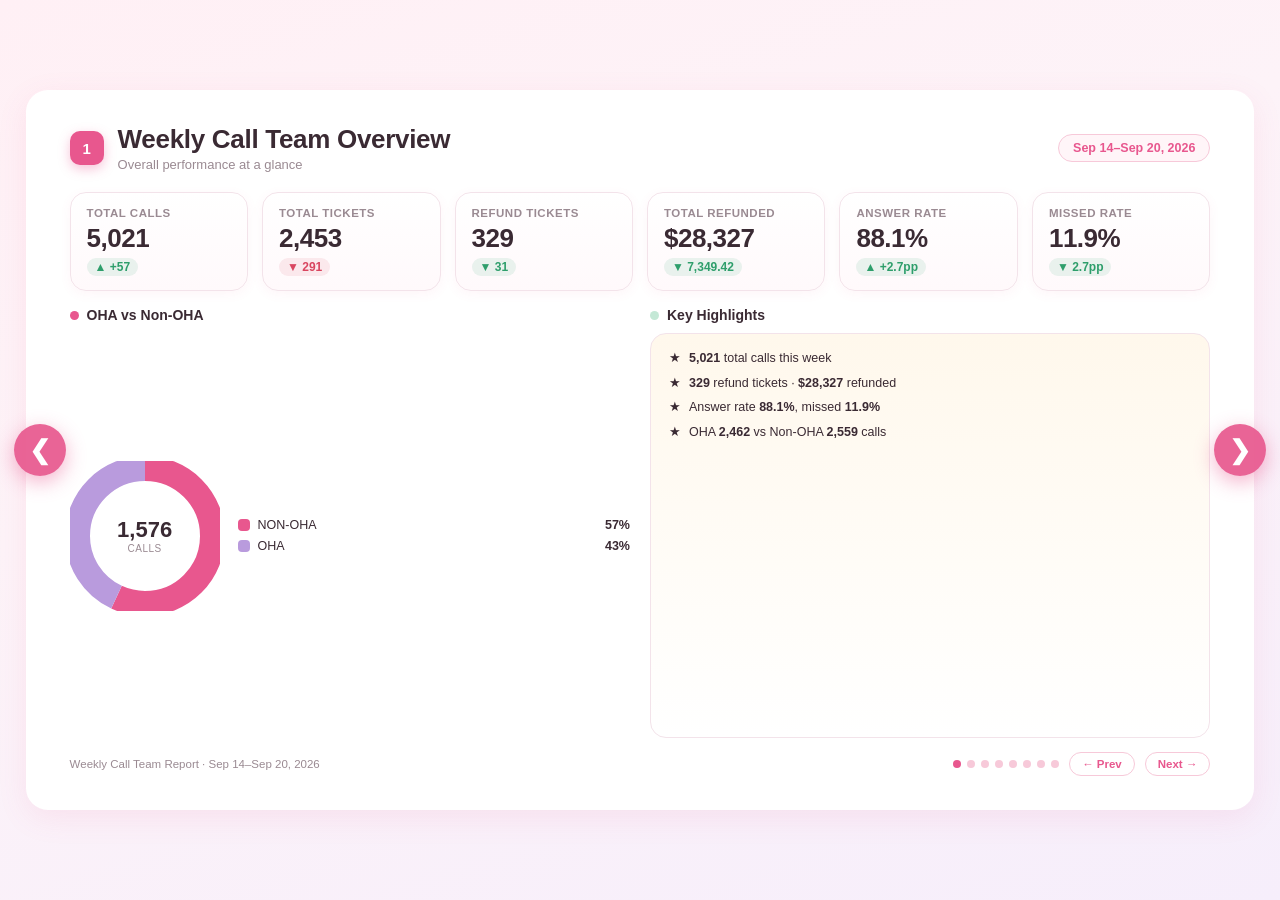
==== report.html @ 546d2890 "Weekly Report: remove sales KPIs (not needed); keep on-screen nav arrows + IVR answered/abandoned ba" ====
<!DOCTYPE html>
<html lang="en">
<head>
<meta charset="UTF-8">
<meta name="viewport" content="width=device-width, initial-scale=1.0">
<title>Weekly Call Team Report</title>
<style>
:root{
  --pink:#E8578E; --pink-soft:#F7C9D9; --pink-bg:#FFF5F8;
  --lav:#D9CEF2; --blue:#BFDDF5; --mint:#C4E8D6; --peach:#FBD5BE; --yellow:#FBEFC0;
  --ink:#3A2A33; --muted:#9A8A92; --card:#FFFFFF; --line:#F3E3EA;
  --up:#2E9E6B; --down:#D9455F; --flat:#9A8A92;
  --shadow:0 8px 30px rgba(232,87,142,.10);
}
*{box-sizing:border-box; margin:0; padding:0;}
html,body{height:100%;}
body{
  font-family:'Segoe UI', -apple-system, BlinkMacSystemFont, Roboto, Helvetica, Arial, sans-serif;
  background:linear-gradient(160deg,#FFF0F5 0%,#FDF3F8 40%,#F6EEFB 100%);
  color:var(--ink); overflow:hidden;
}
/* ---------- deck stage ---------- */
#deck{position:fixed; inset:0; display:flex; align-items:center; justify-content:center;}
.slide{
  position:absolute; width:min(96vw,1280px); height:min(96vh,720px);
  aspect-ratio:16/9; background:var(--card); border-radius:22px;
  box-shadow:var(--shadow); padding:34px 44px; overflow:hidden;
  opacity:0; transform:translateX(40px) scale(.985); pointer-events:none;
  transition:opacity .35s ease, transform .35s ease;
  display:flex; flex-direction:column;
}
.slide.active{opacity:1; transform:none; pointer-events:auto;}
.slide.prev{opacity:0; transform:translateX(-40px) scale(.985);}

/* ---------- slide chrome ---------- */
.shead{display:flex; align-items:center; gap:14px; margin-bottom:6px;}
.snum{
  width:34px; height:34px; border-radius:10px; background:var(--pink);
  color:#fff; font-weight:700; font-size:15px; display:flex; align-items:center; justify-content:center;
  box-shadow:0 4px 12px rgba(232,87,142,.35); flex:none;
}
.stitle{font-size:26px; font-weight:700; letter-spacing:-.3px;}
.ssub{font-size:13px; color:var(--muted); margin-top:2px;}
.shead .spacer{flex:1;}
.weekbadge{
  font-size:12.5px; font-weight:600; color:var(--pink); background:var(--pink-bg);
  border:1px solid var(--pink-soft); padding:6px 14px; border-radius:999px;
}
.sbody{flex:1; display:flex; flex-direction:column; gap:16px; margin-top:14px; min-height:0;}

/* ---------- KPI cards ---------- */
.kpis{display:grid; grid-template-columns:repeat(auto-fit,minmax(150px,1fr)); gap:14px;}
.kpi{
  background:linear-gradient(180deg,#FFFFFF,#FFF9FB); border:1px solid var(--line);
  border-radius:16px; padding:14px 16px; box-shadow:0 3px 12px rgba(232,87,142,.06);
}
.kpi .lbl{font-size:11.5px; font-weight:600; color:var(--muted); text-transform:uppercase; letter-spacing:.5px;}
.kpi .val{font-size:26px; font-weight:800; margin-top:4px; letter-spacing:-.5px;}
.kpi .sub{font-size:11.5px; margin-top:4px; color:var(--muted);}
.kpi .sub b{color:var(--ink);}
.kpi.accent{background:linear-gradient(135deg,var(--pink),#F06BA0); color:#fff; border:none;}
.kpi.accent .lbl{color:rgba(255,255,255,.85);}
.kpi.accent .sub{color:rgba(255,255,255,.9);}
.kpi.accent .sub b{color:#fff;}

/* ---------- delta chips ---------- */
.delta{font-weight:700; font-size:12px; padding:2px 8px; border-radius:999px; display:inline-block;}
.delta.up{color:var(--up); background:rgba(46,158,107,.10);}
.delta.down{color:var(--down); background:rgba(217,69,95,.10);}
.delta.flat{color:var(--flat); background:rgba(154,138,146,.10);}

/* ---------- two-column layout ---------- */
.cols{display:grid; grid-template-columns:1fr 1fr; gap:20px; flex:1; min-height:0;}
.col{display:flex; flex-direction:column; gap:10px; min-height:0;}
.col h3{font-size:14px; font-weight:700; color:var(--ink); display:flex; align-items:center; gap:8px;}
.col h3 .dot{width:9px; height:9px; border-radius:50%; flex:none;}

/* ---------- bar chart ---------- */
.bars{display:flex; flex-direction:column; gap:9px; flex:1; min-height:0; overflow:hidden;}
.bar-row{display:flex; align-items:center; gap:10px;}
.bar-lbl{width:150px; font-size:12px; font-weight:600; color:var(--ink); text-align:right; flex:none; white-space:nowrap; overflow:hidden; text-overflow:ellipsis;}
.bar-track{flex:1; height:22px; background:#F7F0F4; border-radius:8px; overflow:hidden; position:relative;}
.bar-fill{height:100%; border-radius:8px; display:flex; align-items:center; justify-content:flex-end; padding-right:8px; min-width:0; transition:width .6s ease;}
.bar-fill span{font-size:11px; font-weight:700; color:#fff; text-shadow:0 1px 2px rgba(0,0,0,.15);}
.bar-val{width:56px; font-size:12px; font-weight:700; color:var(--ink); flex:none; text-align:left;}

/* ---------- donut ---------- */
.donut-wrap{display:flex; align-items:center; gap:18px; flex:1; min-height:0;}
.donut{position:relative; width:150px; height:150px; flex:none;}
.donut svg{width:100%; height:100%; transform:rotate(-90deg);}
.donut .center{position:absolute; inset:0; display:flex; flex-direction:column; align-items:center; justify-content:center;}
.donut .center .v{font-size:22px; font-weight:800;}
.donut .center .l{font-size:10px; color:var(--muted); text-transform:uppercase; letter-spacing:.5px;}
.legend{display:flex; flex-direction:column; gap:7px; flex:1; min-width:0;}
.legend .li{display:flex; align-items:center; gap:8px; font-size:12.5px;}
.legend .sw{width:12px; height:12px; border-radius:4px; flex:none;}
.legend .nm{flex:1; white-space:nowrap; overflow:hidden; text-overflow:ellipsis;}
.legend .pc{font-weight:700; color:var(--ink);}

/* ---------- highlights / notes ---------- */
.hl-grid{display:grid; grid-template-columns:1fr 1fr; gap:16px; flex:1; min-height:0;}
.hl-card{border-radius:16px; padding:16px 18px; border:1px solid var(--line); display:flex; flex-direction:column; gap:8px; overflow:hidden;}
.hl-card h4{font-size:13.5px; font-weight:700; display:flex; align-items:center; gap:8px;}
.hl-card ul{list-style:none; display:flex; flex-direction:column; gap:7px; overflow:hidden;}
.hl-card li{font-size:12.5px; line-height:1.4; display:flex; gap:8px; align-items:flex-start;}
.hl-card li .ic{flex:none;}
.hl-card.up{background:linear-gradient(180deg,#F2FBF6,#FFFFFF);}
.hl-card.down{background:linear-gradient(180deg,#FDF2F5,#FFFFFF);}
.hl-card.star{background:linear-gradient(180deg,#FFF8EC,#FFFFFF);}
.hl-card.idea{background:linear-gradient(180deg,#F3F0FC,#FFFFFF);}
.hl-card.attn{background:linear-gradient(180deg,#FFF0F5,#FFFFFF);}

/* ---------- footer / nav ---------- */
.foot{display:flex; align-items:center; justify-content:space-between; margin-top:14px; font-size:11.5px; color:var(--muted);}
.foot .nav{display:flex; align-items:center; gap:10px;}
.foot .dots{display:flex; gap:6px;}
.foot .dot{width:8px; height:8px; border-radius:50%; background:var(--pink-soft); cursor:pointer; transition:background .2s;}
.foot .dot.on{background:var(--pink);}
.foot .btn{
  border:1px solid var(--pink-soft); background:#fff; color:var(--pink); font-weight:600;
  font-size:11.5px; padding:5px 12px; border-radius:999px; cursor:pointer; transition:all .2s;
}
.foot .btn:hover{background:var(--pink); color:#fff;}

/* ---------- week selector ---------- */
.weekbar{display:flex; align-items:center; gap:10px; margin-bottom:2px;}
.weekbar select{
  border:1px solid var(--pink-soft); background:#fff; color:var(--ink); font-weight:600;
  font-size:12.5px; padding:6px 12px; border-radius:10px; cursor:pointer; outline:none;
}
.weekbar .hint{font-size:11.5px; color:var(--muted);}

/* ---------- misc ---------- */
.bo-cards{display:grid; grid-template-columns:repeat(auto-fit,minmax(150px,1fr)); gap:14px;}
.bo-card{background:linear-gradient(135deg,#FFF0F5,#FDEBF3); border:1px solid var(--pink-soft); border-radius:16px; padding:14px 16px;}
.bo-card .lbl{font-size:11.5px; font-weight:600; color:var(--muted); text-transform:uppercase; letter-spacing:.5px;}
.bo-card .val{font-size:24px; font-weight:800; margin-top:4px;}
.bo-card .sub{font-size:11.5px; color:var(--muted); margin-top:3px;}
.bo-card .sub b{color:var(--ink);}
.team-bars{display:flex; flex-direction:column; gap:10px; flex:1; min-height:0;}
.team-row{display:flex; align-items:center; gap:10px;}
.team-lbl{width:110px; font-size:12.5px; font-weight:700; text-align:right; flex:none;}
.team-track{flex:1; height:26px; background:#F7F0F4; border-radius:9px; overflow:hidden;}
.team-fill{height:100%; border-radius:9px; display:flex; align-items:center; justify-content:flex-end; padding-right:8px;}
.team-fill span{font-size:11.5px; font-weight:700; color:#fff; text-shadow:0 1px 2px rgba(0,0,0,.15);}
.team-val{width:70px; font-size:12.5px; font-weight:700; flex:none;}

/* ---------- on-screen nav arrows (always visible) ---------- */
.navarrow{
  position:fixed; top:50%; transform:translateY(-50%); z-index:50;
  width:52px; height:52px; border-radius:50%; border:none; cursor:pointer;
  background:rgba(232,87,142,.92); color:#fff; font-size:26px; font-weight:800;
  display:flex; align-items:center; justify-content:center;
  box-shadow:0 6px 20px rgba(232,87,142,.45); transition:all .2s; line-height:1;
}
.navarrow:hover{background:var(--pink); transform:translateY(-50%) scale(1.08);}
.navarrow.prev{left:14px;}
.navarrow.next{right:14px;}
.navarrow:disabled{opacity:.25; cursor:default; transform:translateY(-50%) scale(1);}

/* ---------- print / PDF ---------- */
@media print{
  body{background:#fff; overflow:visible;}
  #deck{position:static; display:block;}
  .slide{position:relative; width:1280px; height:720px; page-break-after:always; opacity:1; transform:none; box-shadow:none; border:1px solid #eee;}
  .foot{display:none;}
}
</style>
</head>
<body>
<div id="deck"></div>
<button class="navarrow prev" id="navPrev" title="Previous slide">&#10094;</button>
<button class="navarrow next" id="navNext" title="Next slide">&#10095;</button>

<script src="data.js"></script>
<script>
/* ============================================================
   Weekly Call Team Report — 8-slide presentation deck
   Data-driven from the same data.js as the dashboard.
   Defaults to the latest full week (Mon-Sun); WoW vs prior week.
   ============================================================ */
const D = window.CALL_DATA, NO_IVR = D.noIvrLabel;
const SEP = "\u0001";
const ST = ["answered","missed","abandoned","ooh"];
const COL = {answered:"#E8578E", missed:"#D9455F", abandoned:"#B99BDD", ooh:"#D9A0B8"};
const PAL = ["#E8578E","#B99BDD","#7FB8E6","#6FC7A8","#F2B36B","#E8C96B","#C98BD6","#7FA8E0","#E88BA0","#9AC7B0"];

/* ---- explode cube ---- */
const ROWS = [];
for (const k in D.cube){ const p=k.split(SEP), v=D.cube[k]; ROWS.push({d:p[0],h:+p[1],ch:p[2],line:p[3],ivr:p[4],st:p[5],n:v[0],sec:v[1]}); }
const ALL_DATES = [...new Set(ROWS.map(r=>r.d))].sort();
const MIN_D = ALL_DATES[0], MAX_D = ALL_DATES[ALL_DATES.length-1];

/* ---- date helpers ---- */
const dt = s => { const p=s.split("-"); return new Date(+p[0],+p[1]-1,+p[2]); };
const iso = d => d.getFullYear()+"-"+String(d.getMonth()+1).padStart(2,"0")+"-"+String(d.getDate()).padStart(2,"0");
const addD = (s,n) => { const d=dt(s); d.setDate(d.getDate()+n); return iso(d); };
function weekStart(s){ const d=dt(s); const w=(d.getDay()+6)%7; d.setDate(d.getDate()-w); return iso(d); }
const MON=["Jan","Feb","Mar","Apr","May","Jun","Jul","Aug","Sep","Oct","Nov","Dec"];
const fmtD = s => { const d=dt(s); return MON[d.getMonth()]+" "+d.getDate(); };
const fmtWeek = s => fmtD(s)+"\u2013"+fmtD(addD(s,6));
const fmtWeekY = s => fmtWeek(s)+", "+s.slice(0,4);
const nf = n => (n||0).toLocaleString("en-US");
const money = n => "$"+nf(Math.round(n||0));
const pct = (a,b) => b ? (a/b*100) : 0;

/* ---- weeks ---- */
function listWeeks(){ const seen=new Set(), out=[]; for(const d of ALL_DATES){ const k=weekStart(d); if(!seen.has(k)){seen.add(k);out.push(k);} } return out; }
const WEEKS = listWeeks();
const CUR = WEEKS[WEEKS.length-1];          // latest full week
const PREV = WEEKS[WEEKS.length-2] || CUR;  // prior week

/* ---- aggregation ---- */
function blank(){ return {total:0,answered:0,missed:0,abandoned:0,ooh:0,sec:0}; }
function acc(m,r){ m.total+=r.n; m[r.st]+=r.n; if(r.st==="answered") m.sec+=r.sec; return m; }
function finish(m){ m.agentReceived=m.total-m.abandoned-m.ooh; m.unanswered=m.agentReceived-m.answered; m.csrBase=m.answered+m.missed; m.answerRate=m.csrBase?m.answered/m.csrBase*100:0; m.missRate=m.csrBase?m.missed/m.csrBase*100:0; m.aht=m.answered?m.sec/m.answered:0; return m; }
function agg(rows){ const m=blank(); rows.forEach(r=>acc(m,r)); return finish(m); }
function weekRows(wk, chan){ return ROWS.filter(r=>r.d>=wk && r.d<=addD(wk,6) && (chan==="ALL"||r.ch===chan)); }
function groupBy(rows, keyFn){ const g=new Map(); rows.forEach(r=>{ const k=keyFn(r); if(!g.has(k)) g.set(k,blank()); acc(g.get(k),r); }); const out=new Map(); g.forEach((v,k)=>out.set(k,finish(v))); return out; }

/* ---- breakdown / refund ---- */
const BD = D.breakdown || [];
function bdWeek(wk, chan){ return BD.filter(r=>r.d>=wk && r.d<=addD(wk,6) && (chan==="ALL"||r.ch===chan)); }
function refundRows(rows){ return rows.filter(r=>r.refund>0); }
function refundSum(rows){ return refundRows(rows).reduce((a,r)=>a+r.refund,0); }
function topBy(rows, keyFn, n){ const m=new Map(); rows.forEach(r=>{ const k=keyFn(r); m.set(k,(m.get(k)||0)+1); }); return [...m.entries()].sort((a,b)=>b[1]-a[1]).slice(0,n); }
function topBySum(rows, keyFn, n){ const m=new Map(); rows.forEach(r=>{ const k=keyFn(r); m.set(k,(m.get(k)||0)+r.refund); }); return [...m.entries()].sort((a,b)=>b[1]-a[1]).slice(0,n); }

/* ---- back-office hours ---- */
const ST_ROWS = (D.status && D.status.rows) || [];
function isBack(l){ return (l||"").toLowerCase()==="doing_back_office"; }
function boWeek(wk){ return ST_ROWS.filter(r=>r.d>=wk && r.d<=addD(wk,6) && isBack(r.status)); }
function boByTeam(rows){ const m=new Map(); rows.forEach(r=>{ m.set(r.team_key,(m.get(r.team_key)||0)+r.min); }); return [...m.entries()].sort((a,b)=>b[1]-a[1]); }
const fmtHrs = min => { const h=min/60; return h>=1 ? h.toFixed(1)+" h" : Math.round(min)+" min"; };

/* ---- delta helper ---- */
function delta(cur, prev, invert, fmt){
  if(prev===undefined||prev===null) return '<span class="delta flat">\u2014</span>';
  const d=cur-prev; if(Math.abs(d)<1e-9) return '<span class="delta flat">no change</span>';
  const better = invert ? d<0 : d>0;
  const f = fmt||nf;
  return '<span class="delta '+(better?"up":"down")+'">'+(d>0?"\u25B2 +":"\u25BC ")+f(Math.abs(d))+'</span>';
}
const esc = s => String(s).replace(/[&<>"]/g, c=>({"&":"&amp;","<":"&lt;",">":"&gt;",'"':"&quot;"}[c]));

/* ============================================================
   RENDER
   ============================================================ */
const deck = document.getElementById("deck");
let curIdx = 0, slides = [], curWeek = CUR;

function buildSlides(wk){
  const prev = weekStart(addD(wk,-1));
  const W = agg(weekRows(wk,"ALL")), P = agg(weekRows(prev,"ALL"));
  const WO = agg(weekRows(wk,"OHA")), WN = agg(weekRows(wk,"NON-OHA"));
  const bdW = bdWeek(wk,"ALL"), bdP = bdWeek(prev,"ALL");
  const rrW = refundRows(bdW), rrP = refundRows(bdP);
  const amtW = refundSum(bdW), amtP = refundSum(bdP);
  const boW = boWeek(wk), boP = boWeek(prev);
  const boWSum = boW.reduce((a,r)=>a+r.min,0), boPSum = boP.reduce((a,r)=>a+r.min,0);

  const kpi = (lbl,val,sub,accent) =>
    '<div class="kpi'+(accent?" accent":"")+'"><div class="lbl">'+lbl+'</div><div class="val">'+val+'</div>'+(sub?'<div class="sub">'+sub+'</div>':'')+'</div>';

  const barChart = (rows, keyFn, color, n) => {
    const top = topBy(rows, keyFn, n||6);
    const max = top.length?top[0][1]:1;
    return '<div class="bars">'+top.map(([k,v],i)=>
      '<div class="bar-row"><div class="bar-lbl">'+esc(k)+'</div>'+
      '<div class="bar-track"><div class="bar-fill" style="width:'+(v/max*100)+'%;background:'+color+'"></div></div>'+
      '<div class="bar-val">'+nf(v)+'</div></div>').join("")+'</div>';
  };

  const barChartSum = (rows, keyFn, color, n) => {
      const top = topBySum(rows, keyFn, n||6);
      const max = top.length?top[0][1]:1;
      return '<div class="bars">'+top.map(([k,v],i)=>
        '<div class="bar-row"><div class="bar-lbl">'+esc(k)+'</div>'+
        '<div class="bar-track"><div class="bar-fill" style="width:'+(v/max*100)+'%;background:'+color+'"></div></div>'+
        '<div class="bar-val">'+money(v)+'</div></div>').join("")+'</div>';
    };

    // Stacked bar: answered + abandoned per branch (keyFn -> branch). Shows both segments.
    const barStack = (rows, keyFn, n) => {
      const g = new Map();
      rows.forEach(r=>{ const k=keyFn(r); if(!g.has(k)) g.set(k,{answered:0,abandoned:0,missed:0,total:0}); const o=g.get(k); o.total+=r.n; if(r.st==="answered")o.answered+=r.n; else if(r.st==="abandoned")o.abandoned+=r.n; else if(r.st==="missed")o.missed+=r.n; });
      const top = [...g.entries()].sort((a,b)=>b[1].total-a[1].total).slice(0,n||6);
      const max = top.length?top[0][1].total:1;
      return '<div class="bars">'+top.map(([k,o])=>{
        const aW=o.answered/max*100, abW=o.abandoned/max*100;
        return '<div class="bar-row"><div class="bar-lbl">'+esc(k)+'</div>'+
          '<div class="bar-track" style="display:flex;overflow:hidden">'+
          '<div class="bar-fill" style="width:'+aW+'%;background:#E8578E" title="Answered '+nf(o.answered)+'"></div>'+
          '<div class="bar-fill" style="width:'+abW+'%;background:#B99BDD" title="Abandoned '+nf(o.abandoned)+'"></div>'+
          '</div>'+
          '<div class="bar-val" style="width:auto;min-width:64px;font-size:10.5px;line-height:1.3">'+nf(o.answered)+'<br><span style="color:#7A5A8A;font-weight:700">'+nf(o.abandoned)+'</span></div></div>';
      }).join("")+'</div>';
        };

        const donut = (rows, keyFn, colorFn, n) => {
    const top = topBy(rows, keyFn, n||5);
    const total = top.reduce((a,[,v])=>a+v,0);
    let accA=0; const segs = top.map(([k,v],i)=>{ const start=accA/total*360; accA+=v; return {k,v,start,end:accA/total*360,c:colorFn(i)}; });
    const circ = 2*Math.PI*54;
    const arcs = segs.map(s=>{ const len=(s.end-s.start)/360*circ; return '<circle r="54" cx="60" cy="60" fill="none" stroke="'+s.c+'" stroke-width="20" stroke-dasharray="'+len+' '+(circ-len)+'" stroke-dashoffset="'+(-s.start/360*circ)+'"></circle>'; }).join("");
    return '<div class="donut-wrap"><div class="donut"><svg viewBox="0 0 120 120">'+arcs+'</svg>'+
      '<div class="center"><div class="v">'+nf(total)+'</div><div class="l">calls</div></div></div>'+
      '<div class="legend">'+segs.map(s=>'<div class="li"><span class="sw" style="background:'+s.c+'"></span><span class="nm">'+esc(s.k)+'</span><span class="pc">'+pct(s.v,total).toFixed(0)+'%</span></div>').join("")+'</div></div>';
  };

  const slides = [];

  /* ---- Slide 1: Overview ---- */
    slides.push(`
      <div class="shead"><div class="snum">1</div>
        <div><div class="stitle">Weekly Call Team Overview</div><div class="ssub">Overall performance at a glance</div></div>
        <div class="spacer"></div><div class="weekbadge">${fmtWeekY(wk)}</div></div>
      <div class="sbody">
        <div class="kpis">
          ${kpi("Total Calls", nf(W.total), delta(W.total,P.total))}
          ${kpi("Total Tickets", nf(bdW.length), delta(bdW.length,bdP.length))}
          ${kpi("Refund Tickets", nf(rrW.length), delta(rrW.length,rrP.length,true))}
          ${kpi("Total Refunded", money(amtW), delta(amtW,amtP,money))}
          ${kpi("Answer Rate", pct(W.answered,W.csrBase).toFixed(1)+"%", delta(W.answerRate,P.answerRate,false, x=>x.toFixed(1)+"pp"))}
          ${kpi("Missed Rate", pct(W.missed,W.csrBase).toFixed(1)+"%", delta(W.missRate,P.missRate,true, x=>x.toFixed(1)+"pp"))}
        </div>
        <div class="cols">
          <div class="col">
            <h3><span class="dot" style="background:var(--pink)"></span>OHA vs Non-OHA</h3>
            ${donut(weekRows(wk,"ALL"), r=>r.ch, i=>PAL[i], 2)}
          </div>
          <div class="col">
            <h3><span class="dot" style="background:var(--mint)"></span>Key Highlights</h3>
            <div class="hl-card star" style="flex:1">
              <ul>
                <li><span class="ic">\u2605</span><span><b>${nf(W.total)}</b> total calls this week</span></li>
                <li><span class="ic">\u2605</span><span><b>${nf(rrW.length)}</b> refund tickets \u00b7 <b>${money(amtW)}</b> refunded</span></li>
                <li><span class="ic">\u2605</span><span>Answer rate <b>${pct(W.answered,W.csrBase).toFixed(1)}%</b>, missed <b>${pct(W.missed,W.csrBase).toFixed(1)}%</b></span></li>
                <li><span class="ic">\u2605</span><span>OHA <b>${nf(WO.total)}</b> vs Non-OHA <b>${nf(WN.total)}</b> calls</span></li>
                </ul>
            </div>
          </div>
        </div>
      </div>`);

  /* ---- Slide 2: OHA IVR ---- */
  const ohaRows = weekRows(wk,"OHA");
  slides.push(`
    <div class="shead"><div class="snum">2</div>
      <div><div class="stitle">OHA IVR Branch Performance</div><div class="ssub">Which branches handled the most calls</div></div>
      <div class="spacer"></div><div class="weekbadge">${fmtWeekY(wk)}</div></div>
    <div class="sbody">
      <div class="kpis">
        ${kpi("OHA Calls", nf(WO.total), delta(WO.total, agg(weekRows(prev,"OHA")).total))}
        ${kpi("Answered", nf(WO.answered), delta(WO.answered, agg(weekRows(prev,"OHA")).answered))}
        ${kpi("Missed", nf(WO.missed), delta(WO.missed, agg(weekRows(prev,"OHA")).missed))}
        ${kpi("AHT", (WO.aht/60).toFixed(1)+"m", delta(WO.aht, agg(weekRows(prev,"OHA")).aht, true, x=>(x/60).toFixed(1)+"m"))}
      </div>
      <div class="cols">
        <div class="col"><h3><span class="dot" style="background:var(--pink)"></span>Answered vs Abandoned by IVR Branch</h3>
          <div class="legend" style="flex-direction:row;gap:14px;margin-bottom:4px"><span class="li"><span class="sw" style="background:#E8578E"></span>Answered</span><span class="li"><span class="sw" style="background:#B99BDD"></span>Abandoned</span></div>
          ${barStack(ohaRows, r=>r.ivr, 6)}</div>
        <div class="col"><h3><span class="dot" style="background:var(--lav)"></span>Branch Share</h3>${donut(ohaRows, r=>r.ivr, i=>PAL[i], 5)}</div>
      </div>
    </div>`);

  /* ---- Slide 3: Non-OHA IVR ---- */
  const nonRows = weekRows(wk,"NON-OHA");
  slides.push(`
    <div class="shead"><div class="snum">3</div>
      <div><div class="stitle">Non-OHA IVR Branch Performance</div><div class="ssub">Which branches handled the most calls</div></div>
      <div class="spacer"></div><div class="weekbadge">${fmtWeekY(wk)}</div></div>
    <div class="sbody">
      <div class="kpis">
        ${kpi("Non-OHA Calls", nf(WN.total), delta(WN.total, agg(weekRows(prev,"NON-OHA")).total))}
        ${kpi("Answered", nf(WN.answered), delta(WN.answered, agg(weekRows(prev,"NON-OHA")).answered))}
        ${kpi("Missed", nf(WN.missed), delta(WN.missed, agg(weekRows(prev,"NON-OHA")).missed))}
        ${kpi("AHT", (WN.aht/60).toFixed(1)+"m", delta(WN.aht, agg(weekRows(prev,"NON-OHA")).aht, true, x=>(x/60).toFixed(1)+"m"))}
      </div>
      <div class="cols">
        <div class="col"><h3><span class="dot" style="background:var(--blue)"></span>Answered vs Abandoned by IVR Branch</h3>
          <div class="legend" style="flex-direction:row;gap:14px;margin-bottom:4px"><span class="li"><span class="sw" style="background:#E8578E"></span>Answered</span><span class="li"><span class="sw" style="background:#B99BDD"></span>Abandoned</span></div>
          ${barStack(nonRows, r=>r.ivr, 6)}</div>
        <div class="col"><h3><span class="dot" style="background:var(--mint)"></span>Branch Share</h3>${donut(nonRows, r=>r.ivr, i=>PAL[i], 5)}</div>
      </div>
    </div>`);

  /* ---- Slide 4: Call Breakdown ---- */
  slides.push(`
    <div class="shead"><div class="snum">4</div>
      <div><div class="stitle">Call Breakdown</div><div class="ssub">Why customers contacted us this week</div></div>
      <div class="spacer"></div><div class="weekbadge">${fmtWeekY(wk)}</div></div>
    <div class="sbody">
      <div class="kpis">
        ${kpi("Total Tickets", nf(bdW.length), delta(bdW.length,bdP.length))}
        ${kpi("Top Driver", esc(topBy(bdW,r=>r.cat,1)[0]?.[0]||"\u2014"), "")}
        ${kpi("Top Reason", esc(topBy(bdW,r=>r.sub,1)[0]?.[0]||"\u2014"), "")}
        ${kpi("Refund Tickets", nf(rrW.length), delta(rrW.length,rrP.length,true))}
      </div>
      <div class="cols">
        <div class="col"><h3><span class="dot" style="background:var(--pink)"></span>Top Call Drivers (category)</h3>${barChart(bdW, r=>r.cat, "#E8578E", 6)}</div>
        <div class="col"><h3><span class="dot" style="background:var(--lav)"></span>Top Call Reasons (subcategory)</h3>${barChart(bdW, r=>r.sub, "#B99BDD", 6)}</div>
      </div>
    </div>`);

  /* ---- Slide 5: Refund Overview ---- */
  slides.push(`
    <div class="shead"><div class="snum">5</div>
      <div><div class="stitle">Refund Overview</div><div class="ssub">Refund tickets, amounts &amp; top reasons</div></div>
      <div class="spacer"></div><div class="weekbadge">${fmtWeekY(wk)}</div></div>
    <div class="sbody">
      <div class="kpis">
        ${kpi("Total Tickets", nf(bdW.length), "")}
        ${kpi("Refund Tickets", nf(rrW.length), pct(rrW.length,bdW.length).toFixed(1)+"% of tickets")}
        ${kpi("Total Refunded", money(amtW), delta(amtW,amtP,money))}
        ${kpi("Avg Refund", money(rrW.length?amtW/rrW.length:0), "")}
      </div>
      <div class="cols">
        <div class="col"><h3><span class="dot" style="background:var(--peach)"></span>Top Refund Reasons (by tickets)</h3>${barChart(rrW, r=>r.sub, "#F2B36B", 6)}</div>
        <div class="col"><h3><span class="dot" style="background:var(--mint)"></span>Top Refund Reasons (by amount)</h3>${barChartSum(rrW, r=>r.sub, "#6FC7A8", 6)}</div>
      </div>
    </div>`);

  /* ---- Slide 6: WoW Refund Trends ---- */
  slides.push(`
    <div class="shead"><div class="snum">6</div>
      <div><div class="stitle">Week-over-Week Refund Trends</div><div class="ssub">${fmtWeekY(prev)} vs ${fmtWeekY(wk)}</div></div>
      <div class="spacer"></div><div class="weekbadge">${fmtWeekY(wk)}</div></div>
    <div class="sbody">
      <div class="kpis">
        ${kpi("Prev Week Refunded", money(amtP), fmtWeek(prev))}
        ${kpi("This Week Refunded", money(amtW), fmtWeek(wk))}
        ${kpi("Change in Amount", money(amtW-amtP), delta(amtW,amtP,money))}
        ${kpi("Change in Volume", (rrW.length-rrP.length>0?"+":"")+(rrW.length-rrP.length), delta(rrW.length,rrP.length))}
      </div>
      <div class="cols">
        <div class="col">
          <h3><span class="dot" style="background:var(--pink)"></span>Refunded Amount</h3>
          <div class="bars">
            <div class="bar-row"><div class="bar-lbl">Prev Week</div><div class="bar-track"><div class="bar-fill" style="width:${amtP&&amtW?amtP/amtW*100:100}%;background:#B99BDD"><span>${money(amtP)}</span></div></div><div class="bar-val">${money(amtP)}</div></div>
            <div class="bar-row"><div class="bar-lbl">This Week</div><div class="bar-track"><div class="bar-fill" style="width:100%;background:#E8578E"><span>${money(amtW)}</span></div></div><div class="bar-val">${money(amtW)}</div></div>
          </div>
        </div>
        <div class="col">
          <h3><span class="dot" style="background:var(--lav)"></span>Refund Tickets</h3>
          <div class="bars">
            <div class="bar-row"><div class="bar-lbl">Prev Week</div><div class="bar-track"><div class="bar-fill" style="width:${rrP.length&&rrW.length?rrP.length/rrW.length*100:100}%;background:#B99BDD"><span>${nf(rrP.length)}</span></div></div><div class="bar-val">${nf(rrP.length)}</div></div>
            <div class="bar-row"><div class="bar-lbl">This Week</div><div class="bar-track"><div class="bar-fill" style="width:100%;background:#E8578E"><span>${nf(rrW.length)}</span></div></div><div class="bar-val">${nf(rrW.length)}</div></div>
          </div>
        </div>
      </div>
    </div>`);

  /* ---- Slide 7: Back Office Hours ---- */
  const boTeams = boByTeam(boW);
  const boMax = boTeams.length?boTeams[0][1]:1;
  slides.push(`
    <div class="shead"><div class="snum">7</div>
      <div><div class="stitle">Back Office Hours Overview</div><div class="ssub">Total back-office time by team</div></div>
      <div class="spacer"></div><div class="weekbadge">${fmtWeekY(wk)}</div></div>
    <div class="sbody">
      <div class="kpis">
        ${kpi("Total Back-Office", fmtHrs(boWSum), delta(boWSum,boPSum,true,fmtHrs))}
        ${kpi("Teams", nf(boTeams.length), "")}
        ${kpi("Top Team", esc(boTeams[0]?.[0]||"\u2014"), boTeams[0]?fmtHrs(boTeams[0][1]):"")}
      </div>
      <div class="cols">
        <div class="col">
          <h3><span class="dot" style="background:var(--pink)"></span>Back-Office Hours by Team</h3>
          <div class="team-bars">
            ${boTeams.length?boTeams.map(([k,v])=>
              '<div class="team-row"><div class="team-lbl">'+esc(k)+'</div><div class="team-track"><div class="team-fill" style="width:'+(v/boMax*100)+'%;background:#E8578E"><span>'+fmtHrs(v)+'</span></div></div><div class="team-val">'+fmtHrs(v)+'</div></div>').join("")
              :'<div class="hl-card idea" style="flex:1"><ul><li><span class="ic">\u2139</span><span>No back-office status data for this week.</span></li></ul></div>'}
          </div>
        </div>
        <div class="col">
          <h3><span class="dot" style="background:var(--mint)"></span>Week-over-Week</h3>
          <div class="bars">
            <div class="bar-row"><div class="bar-lbl">Prev Week</div><div class="bar-track"><div class="bar-fill" style="width:${boPSum&&boWSum?boPSum/boWSum*100:0}%;background:#B99BDD"><span>${fmtHrs(boPSum)}</span></div></div><div class="bar-val">${fmtHrs(boPSum)}</div></div>
            <div class="bar-row"><div class="bar-lbl">This Week</div><div class="bar-track"><div class="bar-fill" style="width:100%;background:#E8578E"><span>${fmtHrs(boWSum)}</span></div></div><div class="bar-val">${fmtHrs(boWSum)}</div></div>
          </div>
        </div>
      </div>
    </div>`);

  /* ---- Slide 8: Weekly Highlights ---- */
  const upList=[], downList=[], starList=[], ideaList=[], attnList=[];
  if(W.total>P.total) upList.push("Total calls up <b>"+nf(W.total-P.total)+"</b> to <b>"+nf(W.total)+"</b>");
  else if(W.total<P.total) downList.push("Total calls down <b>"+nf(P.total-W.total)+"</b> to <b>"+nf(W.total)+"</b>");
  if(amtW>amtP) upList.push("Refunded amount up <b>"+money(amtW-amtP)+"</b> to <b>"+money(amtW)+"</b>");
  else if(amtW<amtP) downList.push("Refunded amount down <b>"+money(amtP-amtW)+"</b> to <b>"+money(amtW)+"</b>");
  if(rrW.length>rrP.length) upList.push("Refund tickets up <b>"+nf(rrW.length-rrP.length)+"</b> to <b>"+nf(rrW.length)+"</b>");
  else if(rrW.length<rrP.length) downList.push("Refund tickets down <b>"+nf(rrP.length-rrW.length)+"</b> to <b>"+nf(rrW.length)+"</b>");
  if(W.answerRate>P.answerRate) upList.push("Answer rate up <b>"+(W.answerRate-P.answerRate).toFixed(1)+"pp</b> to <b>"+W.answerRate.toFixed(1)+"%</b>");
  else if(W.answerRate<P.answerRate) downList.push("Answer rate down <b>"+(P.answerRate-W.answerRate).toFixed(1)+"pp</b> to <b>"+W.answerRate.toFixed(1)+"%</b>");
  if(boWSum>boPSum) upList.push("Back-office hours up <b>"+fmtHrs(boWSum-boPSum)+"</b> to <b>"+fmtHrs(boWSum)+"</b>");
  else if(boWSum<boPSum) downList.push("Back-office hours down <b>"+fmtHrs(boPSum-boWSum)+"</b> to <b>"+fmtHrs(boWSum)+"</b>");
  const topCat = topBy(bdW,r=>r.cat,1)[0]; if(topCat) starList.push("Top call driver: <b>"+esc(topCat[0])+"</b> ("+nf(topCat[1])+" tickets)");
  const topSub = topBy(bdW,r=>r.sub,1)[0]; if(topSub) starList.push("Top reason: <b>"+esc(topSub[0])+"</b> ("+nf(topSub[1])+")");
  const topRef = topBy(rrW,r=>r.sub,1)[0]; if(topRef) starList.push("Top refund reason: <b>"+esc(topRef[0])+"</b> ("+nf(topRef[1])+" tickets)");
  const topBr = topBy(weekRows(wk,"ALL"),r=>r.ivr,1)[0]; if(topBr) starList.push("Busiest IVR branch: <b>"+esc(topBr[0])+"</b> ("+nf(topBr[1])+" calls)");
  if(W.missRate>P.missRate) attnList.push("Missed rate rose to <b>"+W.missRate.toFixed(1)+"%</b> \u2014 worth watching next week");
  if(amtW>amtP) attnList.push("Refunded amount increased \u2014 review top refund reasons");
  if(boWSum>boPSum) attnList.push("Back-office load increased \u2014 check staffing balance");
  if(!attnList.length) attnList.push("No major red flags this week \u2014 steady performance");
  ideaList.push("Continue monitoring <b>"+esc(topCat?.[0]||"top driver")+"</b> as the leading contact reason");
  ideaList.push("Keep an eye on <b>"+esc(topRef?.[0]||"refund reasons")+"</b> for recurring refund patterns");
  const hl = (cls,ic,title,items)=>'<div class="hl-card '+cls+'"><h4><span>'+ic+'</span>'+title+'</h4><ul>'+items.map(i=>'<li><span class="ic">\u2022</span><span>'+i+'</span></li>').join("")+'</ul></div>';
  slides.push(`
    <div class="shead"><div class="snum">8</div>
      <div><div class="stitle">Weekly Highlights</div><div class="ssub">Summary &amp; focus for next week</div></div>
      <div class="spacer"></div><div class="weekbadge">${fmtWeekY(wk)}</div></div>
    <div class="sbody">
      <div class="hl-grid">
        ${hl("up","\u25B2","Notable Increases",upList.length?upList:["No notable increases this week"])}
        ${hl("down","\u25BC","Notable Decreases",downList.length?downList:["No notable decreases this week"])}
        ${hl("star","\u2605","Key Performance Highlights",starList.length?starList:["No highlights recorded"])}
        ${hl("idea","\u2139","Observations &amp; Next-Week Focus",ideaList)}
      </div>
    </div>`);

  return slides;
}

/* ============================================================
   NAVIGATION
   ============================================================ */
function render(){
  const wk = curWeek;
  slides = buildSlides(wk);
  deck.innerHTML = slides.map((s,i)=>'<div class="slide'+(i===curIdx?" active":"")+'" data-i="'+i+'">'+s+
    '<div class="foot"><div>Weekly Call Team Report \u00b7 '+fmtWeekY(wk)+'</div>'+
    '<div class="nav"><div class="dots">'+slides.map((_,i)=>'<span class="dot'+(i===curIdx?" on":"")+'" data-dot="'+i+'"></span>').join("")+'</div>'+
    '<button class="btn" data-prev>\u2190 Prev</button><button class="btn" data-next>Next \u2192</button></div></div></div>').join("");
  // week selector
  const wb = document.createElement("div");
  wb.className="weekbar";
  wb.innerHTML='<select id="weekSel">'+WEEKS.map(w=>'<option value="'+w+'"'+(w===wk?" selected":"")+'>'+fmtWeekY(w)+'</option>').join("")+'</select>'+
    '<span class="hint">\u2190 \u2192 to navigate slides \u00b7 Print / Ctrl+P to export PDF</span>';
  deck.insertBefore(wb, deck.firstChild);
  bind();
}
function bind(){
  document.querySelectorAll("[data-dot]").forEach(d=>d.onclick=()=>go(+d.dataset.dot));
  document.querySelector("[data-prev]").onclick=()=>go(curIdx-1);
  document.querySelector("[data-next]").onclick=()=>go(curIdx+1);
  document.getElementById("weekSel").onchange=()=>{ curIdx=0; curWeek=document.getElementById("weekSel").value; render(); };
}
function go(i){
  if(i<0||i>=slides.length) return;
  const els=deck.querySelectorAll(".slide");
  els[curIdx]&&els[curIdx].classList.remove("active");
  els[curIdx]&&els[curIdx].classList.add("prev");
  curIdx=i;
  els[curIdx].classList.add("active");
  els[curIdx].classList.remove("prev");
  document.querySelectorAll(".foot .dot").forEach((d,j)=>d.classList.toggle("on",j===curIdx));
  const p=document.getElementById("navPrev"), n=document.getElementById("navNext");
  if(p) p.disabled = (curIdx===0);
  if(n) n.disabled = (curIdx===slides.length-1);
}
document.addEventListener("keydown",e=>{
  if(e.key==="ArrowRight"||e.key==="PageDown"||e.key===" "){e.preventDefault();go(curIdx+1);}
  if(e.key==="ArrowLeft"||e.key==="PageUp"){e.preventDefault();go(curIdx-1);}
  if(e.key==="Home"){e.preventDefault();go(0);}
  if(e.key==="End"){e.preventDefault();go(slides.length-1);}
});
document.getElementById("navPrev").onclick=()=>go(curIdx-1);
document.getElementById("navNext").onclick=()=>go(curIdx+1);

render();
</script>
</body>
</html>
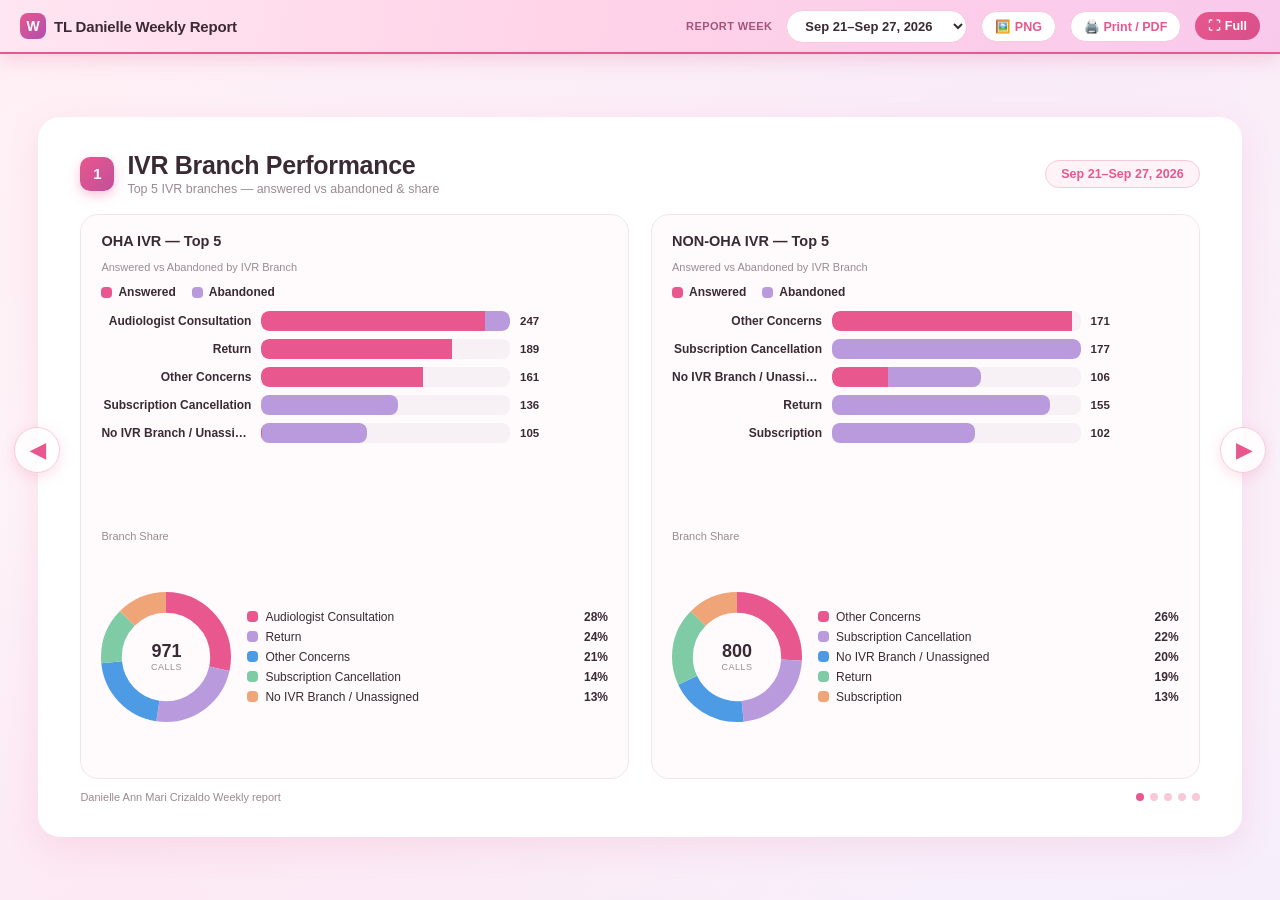
==== commit 697ab0be: "Weekly Report: adopt weeklyreport.daniellecrizaldo.com layout (5 slides, no sales, no team/scorecard" ====
--- a/report.html
+++ b/report.html
@@ -3,14 +3,16 @@
 <head>
 <meta charset="UTF-8">
 <meta name="viewport" content="width=device-width, initial-scale=1.0">
-<title>Weekly Call Team Report</title>
+<link rel="icon" href="data:image/svg+xml,<svg xmlns=%22http://www.w3.org/2000/svg%22 viewBox=%220 0 100 100%22><text y=%22.9em%22 font-size=%2290%22>📊</text></svg>">
+<title>Call Team Weekly Report</title>
 <style>
 :root{
-  --pink:#E8578E; --pink-soft:#F7C9D9; --pink-bg:#FFF5F8;
-  --lav:#D9CEF2; --blue:#BFDDF5; --mint:#C4E8D6; --peach:#FBD5BE; --yellow:#FBEFC0;
+  --pink:#E8578E; --pink-soft:#F7C9D9; --pink-bg:#FFF3F8;
+  --blue:#4E9BE5; --blue-soft:#CBE2F7; --blue-bg:#F2F8FE;
+  --lav:#D9CEF2; --mint:#C4E8D6; --peach:#FBD5BE; --yellow:#FBEFC0;
   --ink:#3A2A33; --muted:#9A8A92; --card:#FFFFFF; --line:#F3E3EA;
   --up:#2E9E6B; --down:#D9455F; --flat:#9A8A92;
-  --shadow:0 8px 30px rgba(232,87,142,.10);
+  --shadow:0 10px 34px rgba(232,87,142,.13);
 }
 *{box-sizing:border-box; margin:0; padding:0;}
 html,body{height:100%;}
@@ -19,556 +21,489 @@
   background:linear-gradient(160deg,#FFF0F5 0%,#FDF3F8 40%,#F6EEFB 100%);
   color:var(--ink); overflow:hidden;
 }
-/* ---------- deck stage ---------- */
-#deck{position:fixed; inset:0; display:flex; align-items:center; justify-content:center;}
+/* ---------------- top control bar ---------------- */
+#bar{
+  position:fixed; top:0; left:0; right:0; height:54px; z-index:50;
+  display:flex; align-items:center; gap:14px; padding:0 20px;
+  background:linear-gradient(100deg,#FFE6F1 0%,#FFD3E8 45%,#F9C9EC 100%);
+  border-bottom:2px solid var(--pink);
+  box-shadow:0 6px 20px rgba(224,69,123,.18);
+}
+#bar .brand{font-weight:800; font-size:15px; letter-spacing:-.2px; color:var(--ink); display:flex; align-items:center; gap:8px; white-space:nowrap;}
+#bar .brand .bmark{width:26px;height:26px;border-radius:8px;background:linear-gradient(135deg,var(--pink),#B14EAE);color:#fff;display:flex;align-items:center;justify-content:center;font-size:14px;font-weight:800;}
+#bar .spacer{flex:1;}
+#bar label{font-size:11px; font-weight:700; color:#A3547C; letter-spacing:.4px; text-transform:uppercase;}
+#weekSel{
+  font-family:inherit; font-size:13px; font-weight:700; color:var(--ink);
+  background:#fff; border:1.5px solid var(--pink-soft); border-radius:999px;
+  padding:7px 14px; cursor:pointer; min-width:180px;
+}
+#weekSel:focus{outline:none; border-color:var(--pink);}
+#bar .btn{
+  border:1.5px solid var(--pink-soft); background:#fff; color:var(--pink);
+  font-weight:700; font-size:12.5px; padding:7px 13px; border-radius:999px; cursor:pointer;
+  display:flex; align-items:center; gap:6px; white-space:nowrap;
+}
+#bar .btn:hover{border-color:var(--pink);}
+#bar .btn.solid{background:linear-gradient(135deg,var(--pink),#D74F8A); color:#fff; border:none;}
+/* ---------------- stage ---------------- */
+#deck{position:fixed; top:54px; left:0; right:0; bottom:0; display:flex; align-items:center; justify-content:center; background:
+  radial-gradient(1000px 500px at 80% 0%,rgba(246,231,250,.6),transparent),
+  radial-gradient(800px 400px at 10% 100%,rgba(255,224,238,.5),transparent),
+  linear-gradient(160deg,#FFF0F5 0%,#FDF3F8 40%,#F6EEFB 100%);}
 .slide{
-  position:absolute; width:min(96vw,1280px); height:min(96vh,720px);
-  aspect-ratio:16/9; background:var(--card); border-radius:22px;
-  box-shadow:var(--shadow); padding:34px 44px; overflow:hidden;
-  opacity:0; transform:translateX(40px) scale(.985); pointer-events:none;
+  position:absolute; width:min(94vw,1280px); height:min(92vh,720px);
+  background:var(--card); border-radius:22px; box-shadow:var(--shadow);
+  padding:34px 42px; overflow:hidden; display:flex; flex-direction:column;
+  opacity:0; transform:translateX(42px) scale(.985); pointer-events:none;
   transition:opacity .35s ease, transform .35s ease;
-  display:flex; flex-direction:column;
 }
 .slide.active{opacity:1; transform:none; pointer-events:auto;}
-.slide.prev{opacity:0; transform:translateX(-40px) scale(.985);}
-
-/* ---------- slide chrome ---------- */
-.shead{display:flex; align-items:center; gap:14px; margin-bottom:6px;}
-.snum{
-  width:34px; height:34px; border-radius:10px; background:var(--pink);
-  color:#fff; font-weight:700; font-size:15px; display:flex; align-items:center; justify-content:center;
-  box-shadow:0 4px 12px rgba(232,87,142,.35); flex:none;
-}
-.stitle{font-size:26px; font-weight:700; letter-spacing:-.3px;}
-.ssub{font-size:13px; color:var(--muted); margin-top:2px;}
-.shead .spacer{flex:1;}
-.weekbadge{
-  font-size:12.5px; font-weight:600; color:var(--pink); background:var(--pink-bg);
-  border:1px solid var(--pink-soft); padding:6px 14px; border-radius:999px;
-}
-.sbody{flex:1; display:flex; flex-direction:column; gap:16px; margin-top:14px; min-height:0;}
-
-/* ---------- KPI cards ---------- */
+.slide.prev{opacity:0; transform:translateX(-42px) scale(.985);}
+/* slide header */
+.shead{display:flex; align-items:center; gap:13px; margin-bottom:4px; flex:none;}
+.snum{width:34px;height:34px;border-radius:10px;background:linear-gradient(135deg,var(--pink),#C2509A);color:#fff;font-weight:800;font-size:15px;display:flex;align-items:center;justify-content:center;box-shadow:0 4px 12px rgba(232,87,142,.35);flex:none;}
+.stitle{font-size:25px; font-weight:800; letter-spacing:-.3px;}
+.ssub{font-size:12.5px; color:var(--muted); margin-top:2px;}
+.shead .weekbadge{margin-left:auto; font-size:12.5px; font-weight:700; color:var(--pink); background:var(--pink-bg); border:1px solid var(--pink-soft); padding:6px 15px; border-radius:999px; white-space:nowrap;}
+.sbody{flex:1; display:flex; flex-direction:column; gap:16px; margin-top:14px; min-height:0; overflow:auto;}
+.snote{font-size:11.5px; color:var(--muted); margin-top:10px; flex:none; font-style:italic;}
+
+/* KPI cards */
 .kpis{display:grid; grid-template-columns:repeat(auto-fit,minmax(150px,1fr)); gap:14px;}
-.kpi{
-  background:linear-gradient(180deg,#FFFFFF,#FFF9FB); border:1px solid var(--line);
-  border-radius:16px; padding:14px 16px; box-shadow:0 3px 12px rgba(232,87,142,.06);
-}
-.kpi .lbl{font-size:11.5px; font-weight:600; color:var(--muted); text-transform:uppercase; letter-spacing:.5px;}
-.kpi .val{font-size:26px; font-weight:800; margin-top:4px; letter-spacing:-.5px;}
+.kpi{background:linear-gradient(180deg,#FFFFFF,#FFF9FB); border:1px solid var(--line); border-radius:16px; padding:14px 16px; box-shadow:0 3px 12px rgba(232,87,142,.06);}
+.kpi .lbl{font-size:11px; font-weight:700; color:var(--muted); text-transform:uppercase; letter-spacing:.6px;}
+.kpi .val{font-size:27px; font-weight:800; margin-top:4px; letter-spacing:-.5px;}
 .kpi .sub{font-size:11.5px; margin-top:4px; color:var(--muted);}
-.kpi .sub b{color:var(--ink);}
 .kpi.accent{background:linear-gradient(135deg,var(--pink),#F06BA0); color:#fff; border:none;}
-.kpi.accent .lbl{color:rgba(255,255,255,.85);}
-.kpi.accent .sub{color:rgba(255,255,255,.9);}
-.kpi.accent .sub b{color:#fff;}
-
-/* ---------- delta chips ---------- */
-.delta{font-weight:700; font-size:12px; padding:2px 8px; border-radius:999px; display:inline-block;}
-.delta.up{color:var(--up); background:rgba(46,158,107,.10);}
-.delta.down{color:var(--down); background:rgba(217,69,95,.10);}
-.delta.flat{color:var(--flat); background:rgba(154,138,146,.10);}
-
-/* ---------- two-column layout ---------- */
-.cols{display:grid; grid-template-columns:1fr 1fr; gap:20px; flex:1; min-height:0;}
-.col{display:flex; flex-direction:column; gap:10px; min-height:0;}
-.col h3{font-size:14px; font-weight:700; color:var(--ink); display:flex; align-items:center; gap:8px;}
-.col h3 .dot{width:9px; height:9px; border-radius:50%; flex:none;}
-
-/* ---------- bar chart ---------- */
-.bars{display:flex; flex-direction:column; gap:9px; flex:1; min-height:0; overflow:hidden;}
+.kpi.accent .lbl,.kpi.accent .sub{color:rgba(255,255,255,.9);}
+.kpi.tot{background:linear-gradient(135deg,#FFE3EF,#FFF3F8); border-color:var(--pink-soft);}
+.kpi.tot .val{color:var(--pink);}
+.kpi.blue{background:linear-gradient(135deg,#E7F2FC,#F4FAFF); border-color:var(--blue-soft);}
+.kpi.blue .val{color:#2E7FC4;}
+.kpi.blue .lbl{color:#4E7BA8;}
+
+/* delta chips */
+.delta{font-weight:800; font-size:12px; padding:2px 9px; border-radius:999px; display:inline-block; white-space:nowrap;}
+.delta.up{color:var(--up); background:rgba(46,158,107,.11);}
+.delta.down{color:var(--down); background:rgba(217,69,95,.11);}
+.delta.flat{color:var(--flat); background:rgba(154,138,146,.11);}
+
+/* two-column */
+.cols{display:grid; grid-template-columns:1fr 1fr; gap:22px; flex:1; min-height:0;}
+.col{display:flex; flex-direction:column; gap:12px; min-height:0; background:#FFFBFD; border:1px solid var(--line); border-radius:18px; padding:18px 20px;}
+.col h3{font-size:14.5px; font-weight:800; display:flex; align-items:center; gap:9px; flex:none;}
+.col h3 .dot{width:11px; height:11px; border-radius:50%; flex:none;}
+.colh .subq{font-size:11.5px; color:var(--muted); font-weight:600;}
+.mini-kpis{display:grid; grid-template-columns:repeat(auto-fit,minmax(110px,1fr)); gap:10px; flex:none;}
+.mk{background:#fff; border:1px solid var(--line); border-radius:13px; padding:10px 12px;}
+.mk .l{font-size:10px; font-weight:700; color:var(--muted); text-transform:uppercase; letter-spacing:.4px;}
+.mk .v{font-size:19px; font-weight:800; margin-top:3px;}
+
+/* bar charts */
+.bars{display:flex; flex-direction:column; gap:8px; flex:1; min-height:0; overflow:hidden;}
 .bar-row{display:flex; align-items:center; gap:10px;}
-.bar-lbl{width:150px; font-size:12px; font-weight:600; color:var(--ink); text-align:right; flex:none; white-space:nowrap; overflow:hidden; text-overflow:ellipsis;}
-.bar-track{flex:1; height:22px; background:#F7F0F4; border-radius:8px; overflow:hidden; position:relative;}
-.bar-fill{height:100%; border-radius:8px; display:flex; align-items:center; justify-content:flex-end; padding-right:8px; min-width:0; transition:width .6s ease;}
-.bar-fill span{font-size:11px; font-weight:700; color:#fff; text-shadow:0 1px 2px rgba(0,0,0,.15);}
-.bar-val{width:56px; font-size:12px; font-weight:700; color:var(--ink); flex:none; text-align:left;}
-
-/* ---------- donut ---------- */
-.donut-wrap{display:flex; align-items:center; gap:18px; flex:1; min-height:0;}
-.donut{position:relative; width:150px; height:150px; flex:none;}
-.donut svg{width:100%; height:100%; transform:rotate(-90deg);}
-.donut .center{position:absolute; inset:0; display:flex; flex-direction:column; align-items:center; justify-content:center;}
-.donut .center .v{font-size:22px; font-weight:800;}
-.donut .center .l{font-size:10px; color:var(--muted); text-transform:uppercase; letter-spacing:.5px;}
-.legend{display:flex; flex-direction:column; gap:7px; flex:1; min-width:0;}
-.legend .li{display:flex; align-items:center; gap:8px; font-size:12.5px;}
-.legend .sw{width:12px; height:12px; border-radius:4px; flex:none;}
-.legend .nm{flex:1; white-space:nowrap; overflow:hidden; text-overflow:ellipsis;}
-.legend .pc{font-weight:700; color:var(--ink);}
-
-/* ---------- highlights / notes ---------- */
-.hl-grid{display:grid; grid-template-columns:1fr 1fr; gap:16px; flex:1; min-height:0;}
-.hl-card{border-radius:16px; padding:16px 18px; border:1px solid var(--line); display:flex; flex-direction:column; gap:8px; overflow:hidden;}
-.hl-card h4{font-size:13.5px; font-weight:700; display:flex; align-items:center; gap:8px;}
-.hl-card ul{list-style:none; display:flex; flex-direction:column; gap:7px; overflow:hidden;}
-.hl-card li{font-size:12.5px; line-height:1.4; display:flex; gap:8px; align-items:flex-start;}
-.hl-card li .ic{flex:none;}
-.hl-card.up{background:linear-gradient(180deg,#F2FBF6,#FFFFFF);}
-.hl-card.down{background:linear-gradient(180deg,#FDF2F5,#FFFFFF);}
-.hl-card.star{background:linear-gradient(180deg,#FFF8EC,#FFFFFF);}
-.hl-card.idea{background:linear-gradient(180deg,#F3F0FC,#FFFFFF);}
-.hl-card.attn{background:linear-gradient(180deg,#FFF0F5,#FFFFFF);}
-
-/* ---------- footer / nav ---------- */
-.foot{display:flex; align-items:center; justify-content:space-between; margin-top:14px; font-size:11.5px; color:var(--muted);}
-.foot .nav{display:flex; align-items:center; gap:10px;}
+.bar-lbl{width:150px; font-size:12px; font-weight:700; color:var(--ink); text-align:right; flex:none; white-space:nowrap; overflow:hidden; text-overflow:ellipsis;}
+.bar-track{flex:1; height:20px; background:#F7F0F4; border-radius:8px; overflow:hidden;}
+.bar-fill{height:100%; border-radius:8px; min-width:0;}
+.bar-val{width:88px; font-size:11.5px; font-weight:700; color:var(--muted); flex:none; text-align:left; white-space:nowrap;}
+.bar-val b{color:var(--ink);}
+
+/* tables */
+table{width:100%; border-collapse:collapse; font-size:12.5px;}
+th{font-size:10.5px; text-align:left; text-transform:uppercase; letter-spacing:.5px; color:var(--muted); font-weight:700; padding:7px 10px; border-bottom:2px solid var(--line);}
+td{padding:8px 10px; border-bottom:1px solid #F7EDF2;}
+tbody tr:last-child td{border-bottom:none;}
+tr td:first-child{font-weight:700;}
+.scrollbox{background:#FFFBFD; border:1px solid var(--line); border-radius:16px; padding:6px 4px; overflow:auto; flex:1; min-height:0;}
+
+/* pill / chip */
+.chiprow{display:flex; gap:10px; flex-wrap:wrap; flex:none;}
+.pill{display:inline-flex; align-items:center; gap:7px; padding:7px 15px; border-radius:999px; font-size:12.5px; font-weight:800; border:1.5px solid var(--line); background:#fff;}
+.pill.pink{color:var(--pink); border-color:var(--pink-soft); background:var(--pink-bg);}
+.pill.blue{color:#2E7FC4; border-color:var(--blue-soft); background:var(--blue-bg);}
+.pill .sw{width:9px;height:9px;border-radius:50%;}
+
+.donut-wrap{display:flex;align-items:center;gap:16px;flex:1;min-height:0;}
+.donut{position:relative;width:130px;height:130px;flex:none;}
+.donut svg{width:100%;height:100%;transform:rotate(-90deg);}
+.donut .center{position:absolute;inset:0;display:flex;flex-direction:column;align-items:center;justify-content:center;}
+.donut .center .v{font-size:18px;font-weight:800;}
+.donut .center .l{font-size:9px;color:var(--muted);text-transform:uppercase;letter-spacing:.5px;}
+.legend{display:flex;flex-direction:column;gap:6px;flex:1;min-width:0;}
+.legend .li{display:flex;align-items:center;gap:7px;font-size:12px;}
+.legend .sw{width:11px;height:11px;border-radius:4px;flex:none;}
+.legend .nm{flex:1;white-space:nowrap;overflow:hidden;text-overflow:ellipsis;}
+.legend .pc{font-weight:700;color:var(--ink);}
+.small{font-size:11px; color:var(--muted);}
+.bigv{font-size:46px; font-weight:800; letter-spacing:-1px; line-height:1;}
+.bigv small{font-size:18px; font-weight:700; color:var(--muted); letter-spacing:0;}
+
+/* hero for slide 1 */
+.hero{display:flex; flex-direction:column; gap:6px; flex:none;}
+.hero .lbl{font-size:12px; font-weight:700; color:var(--muted); text-transform:uppercase; letter-spacing:.6px;}
+.herorow{display:flex; align-items:flex-end; gap:16px; flex-wrap:wrap;}
+.heroL{flex:1; min-width:280px;}
+.heroR{display:flex; gap:12px; flex-wrap:wrap;}
+
+/* foot */
+.foot{display:flex; align-items:center; justify-content:space-between; margin-top:12px; font-size:11.5px; color:var(--muted); flex:none;}
+.foot .nvg{display:flex; align-items:center; gap:10px;}
 .foot .dots{display:flex; gap:6px;}
 .foot .dot{width:8px; height:8px; border-radius:50%; background:var(--pink-soft); cursor:pointer; transition:background .2s;}
 .foot .dot.on{background:var(--pink);}
-.foot .btn{
-  border:1px solid var(--pink-soft); background:#fff; color:var(--pink); font-weight:600;
-  font-size:11.5px; padding:5px 12px; border-radius:999px; cursor:pointer; transition:all .2s;
-}
-.foot .btn:hover{background:var(--pink); color:#fff;}
-
-/* ---------- week selector ---------- */
-.weekbar{display:flex; align-items:center; gap:10px; margin-bottom:2px;}
-.weekbar select{
-  border:1px solid var(--pink-soft); background:#fff; color:var(--ink); font-weight:600;
-  font-size:12.5px; padding:6px 12px; border-radius:10px; cursor:pointer; outline:none;
-}
-.weekbar .hint{font-size:11.5px; color:var(--muted);}
-
-/* ---------- misc ---------- */
-.bo-cards{display:grid; grid-template-columns:repeat(auto-fit,minmax(150px,1fr)); gap:14px;}
-.bo-card{background:linear-gradient(135deg,#FFF0F5,#FDEBF3); border:1px solid var(--pink-soft); border-radius:16px; padding:14px 16px;}
-.bo-card .lbl{font-size:11.5px; font-weight:600; color:var(--muted); text-transform:uppercase; letter-spacing:.5px;}
-.bo-card .val{font-size:24px; font-weight:800; margin-top:4px;}
-.bo-card .sub{font-size:11.5px; color:var(--muted); margin-top:3px;}
-.bo-card .sub b{color:var(--ink);}
-.team-bars{display:flex; flex-direction:column; gap:10px; flex:1; min-height:0;}
-.team-row{display:flex; align-items:center; gap:10px;}
-.team-lbl{width:110px; font-size:12.5px; font-weight:700; text-align:right; flex:none;}
-.team-track{flex:1; height:26px; background:#F7F0F4; border-radius:9px; overflow:hidden;}
-.team-fill{height:100%; border-radius:9px; display:flex; align-items:center; justify-content:flex-end; padding-right:8px;}
-.team-fill span{font-size:11.5px; font-weight:700; color:#fff; text-shadow:0 1px 2px rgba(0,0,0,.15);}
-.team-val{width:70px; font-size:12.5px; font-weight:700; flex:none;}
-
-/* ---------- on-screen nav arrows (always visible) ---------- */
-.navarrow{
-  position:fixed; top:50%; transform:translateY(-50%); z-index:50;
-  width:52px; height:52px; border-radius:50%; border:none; cursor:pointer;
-  background:rgba(232,87,142,.92); color:#fff; font-size:26px; font-weight:800;
-  display:flex; align-items:center; justify-content:center;
-  box-shadow:0 6px 20px rgba(232,87,142,.45); transition:all .2s; line-height:1;
-}
-.navarrow:hover{background:var(--pink); transform:translateY(-50%) scale(1.08);}
-.navarrow.prev{left:14px;}
-.navarrow.next{right:14px;}
-.navarrow:disabled{opacity:.25; cursor:default; transform:translateY(-50%) scale(1);}
-
-/* ---------- print / PDF ---------- */
-@media print{
-  body{background:#fff; overflow:visible;}
-  #deck{position:static; display:block;}
-  .slide{position:relative; width:1280px; height:720px; page-break-after:always; opacity:1; transform:none; box-shadow:none; border:1px solid #eee;}
-  .foot{display:none;}
-}
+.fbtn{border:1px solid var(--pink-soft); background:#fff; color:var(--pink); font-weight:700; font-size:12px; padding:5px 12px; border-radius:999px; cursor:pointer;}
+.fbtn:hover{border-color:var(--pink);}
+
+@media(max-width:820px){
+  .cols{grid-template-columns:1fr;}
+  .slide{padding:22px 22px; width:94vw;}
+  .bar-lbl{width:105px; font-size:11px;}
+  .bigv{font-size:36px;}
+}
+/* vertical bars */
+.vbars{display:flex; align-items:flex-end; gap:18px; flex:1; min-height:0; padding-top:10px;}
+.vbar{flex:1; display:flex; flex-direction:column; align-items:center; gap:6px; min-width:0; height:100%;}
+.vbar-val{font-size:11px; font-weight:800; color:var(--ink);}
+.vbar-track{flex:1; width:100%; max-width:64px; background:#F7F0F4; border-radius:8px; display:flex; align-items:flex-end; overflow:hidden; min-height:40px;}
+.vbar-fill{width:100%; border-radius:8px;}
+.vbar-lbl{font-size:10px; color:var(--muted); text-align:center; white-space:nowrap; overflow:hidden; text-overflow:ellipsis; max-width:100%;}
+/* inline legend */
+.legend-inline{display:flex; gap:16px; flex:none; font-size:12px; font-weight:700; color:var(--ink);}
+.legend-inline .li{display:inline-flex; align-items:center; gap:6px;}
+.legend-inline .sw{width:11px;height:11px;border-radius:4px;}
+/* nav arrows */
+.navarrow{position:fixed; top:50%; transform:translateY(-50%); z-index:50; width:46px; height:46px; border-radius:50%; border:1.5px solid var(--pink-soft); background:rgba(255,255,255,.85); color:var(--pink); font-size:20px; font-weight:800; display:flex; align-items:center; justify-content:center; cursor:pointer; box-shadow:0 4px 14px rgba(232,87,142,.18); transition:background .2s, transform .2s;}
+.navarrow:hover{background:#fff; transform:translateY(-50%) scale(1.06);}
+.navarrow.left{left:14px;}
+.navarrow.right{right:14px;}
 </style>
 </head>
 <body>
-<div id="deck"></div>
-<button class="navarrow prev" id="navPrev" title="Previous slide">&#10094;</button>
-<button class="navarrow next" id="navNext" title="Next slide">&#10095;</button>
+<div id="bar">
+  <div class="brand"><span class="bmark">W</span> TL Danielle Weekly Report</div>
+  <span class="spacer"></span>
+  <label for="weekSel">Report Week</label>
+  <select id="weekSel" aria-label="Select report week"></select>
+  <button class="btn" id="btnPng" title="Download each slide as a high-res PNG">🖼️ PNG</button>
+  <button class="btn" id="btnPrint" title="Save as PDF">🖨️ Print / PDF</button>
+  <button class="btn solid" id="btnFull" title="Fullscreen">⛶ Full</button>
+</div>
+
+<div id="deck">
+  <!-- slides injected here -->
+</div>
+<button class="navarrow left" id="btnPrev" title="Previous slide">◀</button>
+<button class="navarrow right" id="btnNext" title="Next slide">▶</button>
 
 <script src="data.js"></script>
 <script>
 /* ============================================================
-   Weekly Call Team Report — 8-slide presentation deck
+   Call Team Weekly Report — 5-slide deck
+   Layout copied from the weeklyreport.daniellecrizaldo.com deck.
    Data-driven from the same data.js as the dashboard.
-   Defaults to the latest full week (Mon-Sun); WoW vs prior week.
+   Slides: IVR Branch Performance · Call Breakdown · Refund
+   Overview · Week-over-Week Refund Trends · Back Office Hours.
    ============================================================ */
-const D = window.CALL_DATA, NO_IVR = D.noIvrLabel;
-const SEP = "\u0001";
-const ST = ["answered","missed","abandoned","ooh"];
-const COL = {answered:"#E8578E", missed:"#D9455F", abandoned:"#B99BDD", ooh:"#D9A0B8"};
-const PAL = ["#E8578E","#B99BDD","#7FB8E6","#6FC7A8","#F2B36B","#E8C96B","#C98BD6","#7FA8E0","#E88BA0","#9AC7B0"];
+(function(){
+"use strict";
+var D = window.CALL_DATA, NO_IVR = D.noIvrLabel;
+var SEP = "\u0001";
+var ST = ["answered","missed","abandoned","ooh"];
+var COL = {answered:"#E8578E", missed:"#D9455F", abandoned:"#B99BDD", ooh:"#D9A0B8"};
+var PAL = ["#E8578E","#B99BDD","#7FB8E6","#6FC7A8","#F2B36B","#E8C96B","#C98BD6","#7FA8E0","#E88BA0","#9AC7B0"];
 
 /* ---- explode cube ---- */
-const ROWS = [];
-for (const k in D.cube){ const p=k.split(SEP), v=D.cube[k]; ROWS.push({d:p[0],h:+p[1],ch:p[2],line:p[3],ivr:p[4],st:p[5],n:v[0],sec:v[1]}); }
-const ALL_DATES = [...new Set(ROWS.map(r=>r.d))].sort();
-const MIN_D = ALL_DATES[0], MAX_D = ALL_DATES[ALL_DATES.length-1];
+var ROWS = [];
+for (var k in D.cube){ var p=k.split(SEP), v=D.cube[k]; ROWS.push({d:p[0],h:+p[1],ch:p[2],line:p[3],ivr:p[4],st:p[5],n:v[0],sec:v[1]}); }
+var ALL_DATES = ROWS.map(function(r){return r.d;}).filter(function(x,i,a){return a.indexOf(x)===i;}).sort();
+var MIN_D = ALL_DATES[0], MAX_D = ALL_DATES[ALL_DATES.length-1];
 
 /* ---- date helpers ---- */
-const dt = s => { const p=s.split("-"); return new Date(+p[0],+p[1]-1,+p[2]); };
-const iso = d => d.getFullYear()+"-"+String(d.getMonth()+1).padStart(2,"0")+"-"+String(d.getDate()).padStart(2,"0");
-const addD = (s,n) => { const d=dt(s); d.setDate(d.getDate()+n); return iso(d); };
-function weekStart(s){ const d=dt(s); const w=(d.getDay()+6)%7; d.setDate(d.getDate()-w); return iso(d); }
-const MON=["Jan","Feb","Mar","Apr","May","Jun","Jul","Aug","Sep","Oct","Nov","Dec"];
-const fmtD = s => { const d=dt(s); return MON[d.getMonth()]+" "+d.getDate(); };
-const fmtWeek = s => fmtD(s)+"\u2013"+fmtD(addD(s,6));
-const fmtWeekY = s => fmtWeek(s)+", "+s.slice(0,4);
-const nf = n => (n||0).toLocaleString("en-US");
-const money = n => "$"+nf(Math.round(n||0));
-const pct = (a,b) => b ? (a/b*100) : 0;
+function dt(s){ var p=s.split("-"); return new Date(+p[0],+p[1]-1,+p[2]); }
+function iso(d){ return d.getFullYear()+"-"+String(d.getMonth()+1).padStart(2,"0")+"-"+String(d.getDate()).padStart(2,"0"); }
+function addD(s,n){ var d=dt(s); d.setDate(d.getDate()+n); return iso(d); }
+function weekStart(s){ var d=dt(s); var w=(d.getDay()+6)%7; d.setDate(d.getDate()-w); return iso(d); }
+var MON=["Jan","Feb","Mar","Apr","May","Jun","Jul","Aug","Sep","Oct","Nov","Dec"];
+function fmtD(s){ var d=dt(s); return MON[d.getMonth()]+" "+d.getDate(); }
+function fmtWeek(s){ return fmtD(s)+"\u2013"+fmtD(addD(s,6)); }
+function fmtWeekY(s){ return fmtWeek(s)+", "+s.slice(0,4); }
+function nf(n){ return (n||0).toLocaleString("en-US"); }
+function money(x){ x=x||0; return (x<0?'-':'')+'$'+Math.abs(x).toLocaleString(undefined,{minimumFractionDigits:2,maximumFractionDigits:2}); }
+function moneyS(x){ x=x||0; return (x>=0?'+':'-')+'$'+Math.abs(x).toLocaleString(undefined,{minimumFractionDigits:2,maximumFractionDigits:2}); }
+function pctS(x){ x=x||0; return (x>=0?'+':'-')+Math.abs(x).toFixed(1)+'%'; }
+function pct(a,b){ return b ? (a/b*100) : 0; }
+function esc(s){ return String(s==null?'':s).replace(/&/g,'&amp;').replace(/</g,'&lt;').replace(/>/g,'&gt;'); }
 
 /* ---- weeks ---- */
-function listWeeks(){ const seen=new Set(), out=[]; for(const d of ALL_DATES){ const k=weekStart(d); if(!seen.has(k)){seen.add(k);out.push(k);} } return out; }
-const WEEKS = listWeeks();
-const CUR = WEEKS[WEEKS.length-1];          // latest full week
-const PREV = WEEKS[WEEKS.length-2] || CUR;  // prior week
+function listWeeks(){ var seen={}, out=[]; for(var i=0;i<ALL_DATES.length;i++){ var k=weekStart(ALL_DATES[i]); if(!seen[k]){seen[k]=1;out.push(k);} } return out; }
+var WEEKS = listWeeks();
+var CUR = WEEKS[WEEKS.length-1];
+var PREV = WEEKS[WEEKS.length-2] || CUR;
 
 /* ---- aggregation ---- */
 function blank(){ return {total:0,answered:0,missed:0,abandoned:0,ooh:0,sec:0}; }
 function acc(m,r){ m.total+=r.n; m[r.st]+=r.n; if(r.st==="answered") m.sec+=r.sec; return m; }
 function finish(m){ m.agentReceived=m.total-m.abandoned-m.ooh; m.unanswered=m.agentReceived-m.answered; m.csrBase=m.answered+m.missed; m.answerRate=m.csrBase?m.answered/m.csrBase*100:0; m.missRate=m.csrBase?m.missed/m.csrBase*100:0; m.aht=m.answered?m.sec/m.answered:0; return m; }
-function agg(rows){ const m=blank(); rows.forEach(r=>acc(m,r)); return finish(m); }
-function weekRows(wk, chan){ return ROWS.filter(r=>r.d>=wk && r.d<=addD(wk,6) && (chan==="ALL"||r.ch===chan)); }
-function groupBy(rows, keyFn){ const g=new Map(); rows.forEach(r=>{ const k=keyFn(r); if(!g.has(k)) g.set(k,blank()); acc(g.get(k),r); }); const out=new Map(); g.forEach((v,k)=>out.set(k,finish(v))); return out; }
+function agg(rows){ var m=blank(); rows.forEach(function(r){acc(m,r);}); return finish(m); }
+function weekRows(wk, chan){ return ROWS.filter(function(r){return r.d>=wk && r.d<=addD(wk,6) && (chan==="ALL"||r.ch===chan);}); }
 
 /* ---- breakdown / refund ---- */
-const BD = D.breakdown || [];
-function bdWeek(wk, chan){ return BD.filter(r=>r.d>=wk && r.d<=addD(wk,6) && (chan==="ALL"||r.ch===chan)); }
-function refundRows(rows){ return rows.filter(r=>r.refund>0); }
-function refundSum(rows){ return refundRows(rows).reduce((a,r)=>a+r.refund,0); }
-function topBy(rows, keyFn, n){ const m=new Map(); rows.forEach(r=>{ const k=keyFn(r); m.set(k,(m.get(k)||0)+1); }); return [...m.entries()].sort((a,b)=>b[1]-a[1]).slice(0,n); }
-function topBySum(rows, keyFn, n){ const m=new Map(); rows.forEach(r=>{ const k=keyFn(r); m.set(k,(m.get(k)||0)+r.refund); }); return [...m.entries()].sort((a,b)=>b[1]-a[1]).slice(0,n); }
+var BD = D.breakdown || [];
+function isOricle(b){ return typeof b === "string" && b.toLowerCase().indexOf("oricle") === 0; }
+function bdWeek(wk, chan){ return BD.filter(function(r){return r.d>=wk && r.d<=addD(wk,6) && (chan==="ALL"|| (chan==="OHA"?isOricle(r.brand):!isOricle(r.brand)));}); }
+function refundRows(rows){ return rows.filter(function(r){return r.refund>0;}); }
+function refundSum(rows){ return refundRows(rows).reduce(function(a,r){return a+r.refund;},0); }
+function topBy(rows, keyFn, n){ var m=new Map(); rows.forEach(function(r){ var k=keyFn(r); m.set(k,(m.get(k)||0)+1); }); return [...m.entries()].sort(function(a,b){return b[1]-a[1];}).slice(0,n); }
+function topBySum(rows, keyFn, n){ var m=new Map(); rows.forEach(function(r){ var k=keyFn(r); m.set(k,(m.get(k)||0)+r.refund); }); return [...m.entries()].sort(function(a,b){return b[1]-a[1];}).slice(0,n); }
 
 /* ---- back-office hours ---- */
-const ST_ROWS = (D.status && D.status.rows) || [];
+var ST_ROWS = (D.status && D.status.rows) || [];
 function isBack(l){ return (l||"").toLowerCase()==="doing_back_office"; }
-function boWeek(wk){ return ST_ROWS.filter(r=>r.d>=wk && r.d<=addD(wk,6) && isBack(r.status)); }
-function boByTeam(rows){ const m=new Map(); rows.forEach(r=>{ m.set(r.team_key,(m.get(r.team_key)||0)+r.min); }); return [...m.entries()].sort((a,b)=>b[1]-a[1]); }
-const fmtHrs = min => { const h=min/60; return h>=1 ? h.toFixed(1)+" h" : Math.round(min)+" min"; };
-
-/* ---- delta helper ---- */
-function delta(cur, prev, invert, fmt){
-  if(prev===undefined||prev===null) return '<span class="delta flat">\u2014</span>';
-  const d=cur-prev; if(Math.abs(d)<1e-9) return '<span class="delta flat">no change</span>';
-  const better = invert ? d<0 : d>0;
-  const f = fmt||nf;
-  return '<span class="delta '+(better?"up":"down")+'">'+(d>0?"\u25B2 +":"\u25BC ")+f(Math.abs(d))+'</span>';
-}
-const esc = s => String(s).replace(/[&<>"]/g, c=>({"&":"&amp;","<":"&lt;",">":"&gt;",'"':"&quot;"}[c]));
-
-/* ============================================================
-   RENDER
-   ============================================================ */
-const deck = document.getElementById("deck");
-let curIdx = 0, slides = [], curWeek = CUR;
-
-function buildSlides(wk){
-  const prev = weekStart(addD(wk,-1));
-  const W = agg(weekRows(wk,"ALL")), P = agg(weekRows(prev,"ALL"));
-  const WO = agg(weekRows(wk,"OHA")), WN = agg(weekRows(wk,"NON-OHA"));
-  const bdW = bdWeek(wk,"ALL"), bdP = bdWeek(prev,"ALL");
-  const rrW = refundRows(bdW), rrP = refundRows(bdP);
-  const amtW = refundSum(bdW), amtP = refundSum(bdP);
-  const boW = boWeek(wk), boP = boWeek(prev);
-  const boWSum = boW.reduce((a,r)=>a+r.min,0), boPSum = boP.reduce((a,r)=>a+r.min,0);
-
-  const kpi = (lbl,val,sub,accent) =>
-    '<div class="kpi'+(accent?" accent":"")+'"><div class="lbl">'+lbl+'</div><div class="val">'+val+'</div>'+(sub?'<div class="sub">'+sub+'</div>':'')+'</div>';
-
-  const barChart = (rows, keyFn, color, n) => {
-    const top = topBy(rows, keyFn, n||6);
-    const max = top.length?top[0][1]:1;
-    return '<div class="bars">'+top.map(([k,v],i)=>
-      '<div class="bar-row"><div class="bar-lbl">'+esc(k)+'</div>'+
-      '<div class="bar-track"><div class="bar-fill" style="width:'+(v/max*100)+'%;background:'+color+'"></div></div>'+
-      '<div class="bar-val">'+nf(v)+'</div></div>').join("")+'</div>';
+function boWeek(wk){ return ST_ROWS.filter(function(r){return r.d>=wk && r.d<=addD(wk,6) && isBack(r.status);}); }
+function boByAgent(rows){ var m=new Map(); rows.forEach(function(r){ m.set(r.agent,(m.get(r.agent)||0)+r.min); }); return [...m.entries()].sort(function(a,b){return b[1]-a[1];}); }
+function fmtHrs(min){ var h=min/60; return h>=1 ? h.toFixed(1)+" h" : Math.round(min)+" min"; }
+
+/* ---- delta ---- */
+function delta(cur, prevVal, opts){
+  opts = opts||{};
+  var d = (cur==null?0:cur) - (prevVal==null?0:prevVal);
+  var cls = d===0 ? 'flat' : ((d>0) ? (opts.invert?'down':'up') : (opts.invert?'up':'down'));
+  var arrow = d>0 ? '▲' : (d<0 ? '▼' : '•');
+  var f = opts.fmt ? opts.fmt(d) : moneyS(d);
+  return '<span class="delta '+cls+'">'+arrow+' '+f+'</span>';
+}
+
+/* ---- components ---- */
+function kpi(lbl, val, sub, cls){
+  return '<div class="kpi '+(cls||'')+'"><div class="lbl">'+esc(lbl)+'</div>'+
+         '<div class="val">'+val+'</div>'+(sub?'<div class="sub">'+sub+'</div>':'')+'</div>';
+}
+function bars(rows, color, valFmt){
+  if(!rows || !rows.length) return '<div class="small" style="padding:10px">No data for this week.</div>';
+  var max = Math.max.apply(null, rows.map(function(r){ return r.v||0; }));
+  var out = '<div class="bars">';
+  rows.forEach(function(r){
+    var w = max>0 ? Math.max(4, (r.v/max)*100) : 0;
+    var vs = r.vs||'';
+    out += '<div class="bar-row"><div class="bar-lbl" title="'+esc(r.l)+'">'+esc(r.l)+'</div>'+
+      '<div class="bar-track"><div class="bar-fill" style="width:'+w+'%;background:'+color+'"></div></div>'+
+      '<div class="bar-val">'+value(r.v,valFmt)+' <span class="small">'+vs+'</span></div></div>';
+  });
+  return out + '</div>';
+}
+function vBars(rows, color, valFmt){
+  if(!rows || !rows.length) return '<div class="small" style="padding:10px">No data for this week.</div>';
+  var max = Math.max.apply(null, rows.map(function(r){ return r.v||0; }));
+  var out = '<div class="vbars">';
+  rows.forEach(function(r){
+    var h = max>0 ? Math.max(6, (r.v/max)*100) : 0;
+    out += '<div class="vbar"><div class="vbar-val">'+value(r.v,valFmt)+'</div>'+
+      '<div class="vbar-track"><div class="vbar-fill" style="height:'+h+'%;background:'+color+'"></div></div>'+
+      '<div class="vbar-lbl" title="'+esc(r.l)+'">'+esc(r.l)+'</div></div>';
+  });
+  return out + '</div>';
+}
+function stackedBars(rows, colorA, colorB){
+  if(!rows || !rows.length) return '<div class="small" style="padding:10px">No data.</div>';
+  var max = Math.max.apply(null, rows.map(function(r){ return (r.a||0)+(r.b||0); }));
+  var out = '<div class="bars">';
+  rows.forEach(function(r){
+    var tot=(r.a||0)+(r.b||0);
+    var wa=max>0?(r.a||0)/max*100:0, wb=max>0?(r.b||0)/max*100:0;
+    out += '<div class="bar-row"><div class="bar-lbl" title="'+esc(r.l)+'">'+esc(r.l)+'</div>'+
+      '<div class="bar-track" style="display:flex">'+
+        '<div class="bar-fill" style="width:'+wa+'%;background:'+colorA+';border-radius:8px 0 0 8px"></div>'+
+        '<div class="bar-fill" style="width:'+wb+'%;background:'+colorB+';border-radius:0 8px 8px 0"></div>'+
+      '</div><div class="bar-val"><b>'+nf(tot)+'</b></div></div>';
+  });
+  return out + '</div>';
+}
+function donut(parts, colors){
+  if(!parts || !parts.length) return '<div class="small" style="padding:10px">No data.</div>';
+  var total = parts.reduce(function(a,b){return a+(b.v||0);},0);
+  var R=42, C=2*Math.PI*R, acc=0;
+  var segs = parts.map(function(p,i){
+    var frac = total>0 ? (p.v||0)/total : 0;
+    var dash=frac*C, gap=C-dash, off=-acc*C; acc+=frac;
+    return '<circle r="'+R+'" cx="50" cy="50" fill="none" stroke="'+(colors[i%colors.length])+'" stroke-width="16" stroke-dasharray="'+dash+' '+gap+'" stroke-dashoffset="'+off+'"/>';
+  }).join('');
+  var legend = parts.map(function(p,i){
+    var pc = total>0 ? ((p.v||0)/total*100).toFixed(0) : 0;
+    return '<div class="li"><span class="sw" style="background:'+(colors[i%colors.length])+'"></span><span class="nm">'+esc(p.l)+'</span><span class="pc">'+pc+'%</span></div>';
+  }).join('');
+  return '<div class="donut-wrap"><div class="donut"><svg viewBox="0 0 100 100">'+segs+'</svg><div class="center"><div class="v">'+nf(total)+'</div><div class="l">calls</div></div></div><div class="legend">'+legend+'</div></div>';
+}
+function value(v,fmt){ return fmt?fmt(v):nf(v); }
+function slide(num, title, sub, bodyHtml, note){
+  var wb = sel ? '<span class="weekbadge">'+esc(weeks[sel].label)+'</span>' : '';
+  return '<section class="slide"><div class="shead">'+
+    '<div class="snum">'+num+'</div><div><div class="stitle">'+esc(title)+'</div>'+
+    '<div class="ssub">'+esc(sub||'')+'</div></div>'+wb+'</div>'+
+    '<div class="sbody">'+bodyHtml+'</div>'+
+    (note?'<div class="snote">'+note+'</div>':'')+
+    '<div class="foot"><div class="small">Danielle Ann Mari Crizaldo Weekly report</div>'+
+    '<div class="nvg"><span class="dots" id="dots"></span></div></div></section>';
+}
+
+/* ================= SLIDE 1 — IVR Branch Performance ================= */
+function s1(){
+  function ivrBlock(ch){
+    var rows = weekRows(sel, ch);
+    var g = new Map();
+    rows.forEach(function(r){ if(!g.has(r.ivr)) g.set(r.ivr,{answered:0,abandoned:0,total:0}); var o=g.get(r.ivr); o.total+=r.n; if(r.st==="answered")o.answered+=r.n; else if(r.st==="abandoned")o.abandoned+=r.n; });
+    var top = [...g.entries()].sort(function(a,b){return b[1].total-a[1].total;}).slice(0,5);
+    var stacked = top.map(function(x){ return {l:x[0], a:x[1].answered, b:x[1].abandoned}; });
+    var share = top.map(function(x){ return {l:x[0], v:x[1].total}; });
+    return '<div class="col"><h3>'+esc(ch)+' IVR — Top 5</h3>'+
+      '<div class="small" style="flex:none">Answered vs Abandoned by IVR Branch</div>'+
+      '<div class="legend-inline"><span class="li"><span class="sw" style="background:#E8578E"></span>Answered</span><span class="li"><span class="sw" style="background:#B99BDD"></span>Abandoned</span></div>'+
+      stackedBars(stacked,'#E8578E','#B99BDD')+
+      '<div class="small" style="flex:none">Branch Share</div>'+donut(share,['#E8578E','#B99BDD','#4E9BE5','#7FCBA6','#F0A579'])+'</div>';
+  }
+  return slide(1,'IVR Branch Performance','Top 5 IVR branches — answered vs abandoned & share',
+    '<div class="cols">'+ivrBlock('OHA')+ivrBlock('NON-OHA')+'</div>');
+}
+
+/* ================= SLIDE 2 — Call Breakdown ================= */
+function s2(){
+  var bd = bdWeek(sel,"ALL"), pbd = bdWeek(prev,"ALL");
+  var oha = bdWeek(sel,"OHA"), nonoha = bdWeek(sel,"NON-OHA");
+  var ohaDrivers = topBy(oha, function(r){return r.cat;}, 6).map(function(x){ return {l:x[0], v:x[1]}; });
+  var nonohaDrivers = topBy(nonoha, function(r){return r.cat;}, 6).map(function(x){ return {l:x[0], v:x[1]}; });
+  var krow = '<div class="kpis">'+
+    kpi('Total Tickets', nf(bd.length), pbd?delta(bd.length,pbd.length,{fmt:function(d){return (d>0?'+':'-')+nf(Math.abs(d));},invert:false}):'')+
+    kpi('OHA Tickets', nf(oha.length), bd.length? Math.round(oha.length/bd.length*100)+'% of total':'')+
+    kpi('Non-OHA Tickets', nf(nonoha.length), bd.length? Math.round(nonoha.length/bd.length*100)+'% of total':'')+
+    kpi('Refund Tickets', nf(refundRows(bd).length), pbd?delta(refundRows(bd).length,refundRows(pbd).length,{fmt:function(d){return (d>0?'+':'-')+nf(Math.abs(d));},invert:true}):'')+'</div>';
+  var body = krow + '<div class="cols">'+
+    '<div class="col"><h3><span class="dot" style="background:#E8578E"></span>OHA Top Call Drivers</h3>'+bars(ohaDrivers,'#E8578E',nf)+'</div>'+
+    '<div class="col"><h3><span class="dot" style="background:#4E9BE5"></span>Non-OHA Top Call Drivers</h3>'+bars(nonohaDrivers,'#4E9BE5',nf)+'</div></div>';
+  return slide(2,'Call Breakdown','Why customers contacted us this week', body);
+}
+
+/* ================= SLIDE 3 — Refund Overview ================= */
+function s3(){
+  var bd = bdWeek(sel,"ALL"), pbd = bdWeek(prev,"ALL");
+  var oha = bdWeek(sel,"OHA"), nonoha = bdWeek(sel,"NON-OHA");
+  var poha = bdWeek(prev,"OHA"), pnon = bdWeek(prev,"NON-OHA");
+  var ohaReasons = topBySum(oha, function(r){return r.sub;}, 4).map(function(x){ return {l:x[0], v:x[1], vs:nf(refundRows(oha).filter(function(r){return r.sub===x[0];}).length)+' tk'}; });
+  var nonohaReasons = topBySum(nonoha, function(r){return r.sub;}, 4).map(function(x){ return {l:x[0], v:x[1], vs:nf(refundRows(nonoha).filter(function(r){return r.sub===x[0];}).length)+' tk'}; });
+  var krow = '<div class="kpis">'+
+    kpi('OHA Tickets', nf(oha.length), '', 'tot')+
+    kpi('OHA Refund Tickets', nf(refundRows(oha).length), '', 'tot')+
+    kpi('Non-OHA Tickets', nf(nonoha.length), '', 'blue')+
+    kpi('Non-OHA Refund Tickets', nf(refundRows(nonoha).length), '', 'blue')+
+    kpi('OHA Refunded', money(refundSum(oha)), poha?delta(refundSum(oha),refundSum(poha),{fmt:moneyS,invert:true}):'', 'tot')+
+    kpi('Non-OHA Refunded', money(refundSum(nonoha)), pnon?delta(refundSum(nonoha),refundSum(pnon),{fmt:moneyS,invert:true}):'', 'blue')+'</div>';
+  var body = krow + '<div class="cols">'+
+    '<div class="col"><h3><span class="dot" style="background:#E8578E"></span>OHA Top Refund Reasons</h3>'+bars(ohaReasons,'#E8578E',money)+'</div>'+
+    '<div class="col"><h3><span class="dot" style="background:#4E9BE5"></span>Non-OHA Top Refund Reasons</h3>'+bars(nonohaReasons,'#4E9BE5',money)+'</div></div>'+
+    '<div class="col" style="flex:1"><h3>🏷 Top Refund Reason per Brand</h3>'+
+    '<div class="scrollbox"><table><thead><tr><th>Brand</th><th>Refunded</th><th>Tickets</th><th>Top Reason</th></tr></thead><tbody>'+
+    byBrandRows(bd)+
+    '</tbody></table></div></div>';
+  return slide(3,'Refund Overview','Refund tickets, amounts & top reasons per channel', body);
+}
+function byBrandRows(bd){
+  var m=new Map();
+  bd.forEach(function(r){ if(r.refund>0){ if(!m.has(r.brand)) m.set(r.brand,{refund:0,tickets:0,reasons:new Map()}); var o=m.get(r.brand); o.refund+=r.refund; o.tickets++; o.reasons.set(r.sub,(o.reasons.get(r.sub)||0)+1); } });
+  var arr=[...m.entries()].sort(function(a,b){return b[1].refund-a[1].refund;});
+  return arr.map(function(x){ var top=[...x[1].reasons.entries()].sort(function(a,b){return b[1]-a[1];})[0]; return '<tr><td>'+esc(x[0])+'</td><td>'+money(x[1].refund)+'</td><td>'+nf(x[1].tickets)+'</td><td>'+esc(top?top[0]:'—')+'</td></tr>'; }).join('') || '<tr><td colspan="4" class="small">No refund data.</td></tr>';
+}
+
+/* ================= SLIDE 4 — Week-over-Week Refund Trends ================= */
+function s4(){
+  var bd = bdWeek(sel,"ALL"), pbd = bdWeek(prev,"ALL");
+  var curAmt = refundSum(bd), prevAmt = refundSum(pbd);
+  var tr = refund_series(4);
+  var rows = '<div class="kpis">'+
+    kpi('Refund $ — now', money(curAmt), prevAmt!=null? 'vs '+money(prevAmt):'','accent')+
+    kpi('Refund Tickets', nf(refundRows(bd).length), pbd?'vs '+nf(refundRows(pbd).length):'')+
+    kpi('WoW Change', prevAmt!=null? moneyS(curAmt-prevAmt):'—', prevAmt? pctS((curAmt-prevAmt)/prevAmt*100):'')+'</div>';
+  var body = rows + '<div class="col" style="flex:1"><h3>📈 Refund Trend — refunded amount, last '+tr.length+' weeks</h3>'+vBars(tr,'#D9455F',money)+'</div>';
+  return slide(4,'Week-over-Week Refund Trends','Refunded amount across recent weeks', body);
+}
+function refund_series(n){
+  var arr = [];
+  var startIdx = WEEKS.indexOf(sel); if(startIdx<0) startIdx=WEEKS.length-1;
+  for(var i=startIdx;i>=0 && arr.length<n;i--){
+    var wk = WEEKS[i];
+    arr.unshift({l:fmtWeek(wk), v:refundSum(bdWeek(wk,"ALL"))});
+  }
+  return arr;
+}
+
+/* ================= SLIDE 5 — Back Office Hours ================= */
+function s5(){
+  var bo = boByAgent(boWeek(sel));
+  var total = bo.reduce(function(a,b){return a+b[1];},0);
+  var rows = bo.map(function(b){ return {l:b[0], v:b[1]/60}; });
+  var krow = '<div class="kpis">'+
+    kpi('Agents (back office)', nf(bo.length), 'this week')+
+    kpi('Total Back-Office Hours', nf(Math.round(total/60*10)/10)+' h', 'all agents','accent')+
+    kpi('Avg per Agent', bo.length? (Math.round(total/bo.length/60*10)/10)+' h':'0 h', 'active this week')+'</div>';
+  var body = krow + '<div class="col" style="flex:1"><h3>🕐 Back-Office Hours by Agent</h3>'+
+    (rows.length?'':'<div class="small" style="padding:12px">No back-office activity recorded this week.</div>')+
+    bars(rows,'#B99BDD',function(v){return v+' h';})+'</div>';
+  return slide(5,'Back Office Hours','Individual agent back-office time','<div style="display:flex;flex-direction:column;gap:16px;min-height:0;flex:1">'+body+'</div>');
+}
+
+var SLIDES = [s1,s2,s3,s4,s5];
+var sel = CUR, si = 0;
+var weeks = {}; WEEKS.forEach(function(w){ weeks[w]={label:fmtWeekY(w)}; });
+
+/* ---------- nav ---------- */
+function render(){
+  if(!sel){ document.getElementById('deck').innerHTML='<div class="small" style="padding:40px">No report data loaded.</div>'; return; }
+  si = Math.max(0, Math.min(si, SLIDES.length-1));
+  var holder = document.getElementById('deck');
+  holder.innerHTML = SLIDES[si]();
+  var act = holder.querySelector('.slide'); if(act) act.classList.add('active');
+  var dots = document.getElementById('dots');
+  if(dots){
+    dots.innerHTML = SLIDES.map(function(f,i){
+      return '<span class="dot'+(i===si?' on':'')+'" data-i="'+i+'" title="Slide '+(i+1)+'"></span>';
+    }).join('');
+    dots.querySelectorAll('.dot').forEach(function(d){ d.onclick=function(){ si=+d.getAttribute('data-i'); render(); }; });
+  }
+}
+function goTo(i){ si = Math.max(0, Math.min(SLIDES.length-1, i)); render(); }
+window.__goTo = goTo;
+window.__slideCount = function(){ return SLIDES.length; };
+function next(){ goTo(si+1); }
+function prev(){ goTo(si-1); }
+
+/* ---------- wire ---------- */
+window.addEventListener('DOMContentLoaded', function(){
+  var selEl = document.getElementById('weekSel');
+  selEl.innerHTML = WEEKS.slice().reverse().map(function(w){
+    return '<option value="'+w+'"'+(w===sel?' selected':'')+'>'+fmtWeekY(w)+'</option>';
+  }).join('');
+  selEl.onchange = function(){ sel = selEl.value; si=0; render(); };
+  document.getElementById('btnPrint').onclick = function(){ window.print(); };
+  document.getElementById('btnFull').onclick = function(){
+    if(document.fullscreenElement){ document.exitFullscreen(); } else { document.documentElement.requestFullscreen && document.documentElement.requestFullscreen().catch(function(){}); }
   };
-
-  const barChartSum = (rows, keyFn, color, n) => {
-      const top = topBySum(rows, keyFn, n||6);
-      const max = top.length?top[0][1]:1;
-      return '<div class="bars">'+top.map(([k,v],i)=>
-        '<div class="bar-row"><div class="bar-lbl">'+esc(k)+'</div>'+
-        '<div class="bar-track"><div class="bar-fill" style="width:'+(v/max*100)+'%;background:'+color+'"></div></div>'+
-        '<div class="bar-val">'+money(v)+'</div></div>').join("")+'</div>';
-    };
-
-    // Stacked bar: answered + abandoned per branch (keyFn -> branch). Shows both segments.
-    const barStack = (rows, keyFn, n) => {
-      const g = new Map();
-      rows.forEach(r=>{ const k=keyFn(r); if(!g.has(k)) g.set(k,{answered:0,abandoned:0,missed:0,total:0}); const o=g.get(k); o.total+=r.n; if(r.st==="answered")o.answered+=r.n; else if(r.st==="abandoned")o.abandoned+=r.n; else if(r.st==="missed")o.missed+=r.n; });
-      const top = [...g.entries()].sort((a,b)=>b[1].total-a[1].total).slice(0,n||6);
-      const max = top.length?top[0][1].total:1;
-      return '<div class="bars">'+top.map(([k,o])=>{
-        const aW=o.answered/max*100, abW=o.abandoned/max*100;
-        return '<div class="bar-row"><div class="bar-lbl">'+esc(k)+'</div>'+
-          '<div class="bar-track" style="display:flex;overflow:hidden">'+
-          '<div class="bar-fill" style="width:'+aW+'%;background:#E8578E" title="Answered '+nf(o.answered)+'"></div>'+
-          '<div class="bar-fill" style="width:'+abW+'%;background:#B99BDD" title="Abandoned '+nf(o.abandoned)+'"></div>'+
-          '</div>'+
-          '<div class="bar-val" style="width:auto;min-width:64px;font-size:10.5px;line-height:1.3">'+nf(o.answered)+'<br><span style="color:#7A5A8A;font-weight:700">'+nf(o.abandoned)+'</span></div></div>';
-      }).join("")+'</div>';
-        };
-
-        const donut = (rows, keyFn, colorFn, n) => {
-    const top = topBy(rows, keyFn, n||5);
-    const total = top.reduce((a,[,v])=>a+v,0);
-    let accA=0; const segs = top.map(([k,v],i)=>{ const start=accA/total*360; accA+=v; return {k,v,start,end:accA/total*360,c:colorFn(i)}; });
-    const circ = 2*Math.PI*54;
-    const arcs = segs.map(s=>{ const len=(s.end-s.start)/360*circ; return '<circle r="54" cx="60" cy="60" fill="none" stroke="'+s.c+'" stroke-width="20" stroke-dasharray="'+len+' '+(circ-len)+'" stroke-dashoffset="'+(-s.start/360*circ)+'"></circle>'; }).join("");
-    return '<div class="donut-wrap"><div class="donut"><svg viewBox="0 0 120 120">'+arcs+'</svg>'+
-      '<div class="center"><div class="v">'+nf(total)+'</div><div class="l">calls</div></div></div>'+
-      '<div class="legend">'+segs.map(s=>'<div class="li"><span class="sw" style="background:'+s.c+'"></span><span class="nm">'+esc(s.k)+'</span><span class="pc">'+pct(s.v,total).toFixed(0)+'%</span></div>').join("")+'</div></div>';
-  };
-
-  const slides = [];
-
-  /* ---- Slide 1: Overview ---- */
-    slides.push(`
-      <div class="shead"><div class="snum">1</div>
-        <div><div class="stitle">Weekly Call Team Overview</div><div class="ssub">Overall performance at a glance</div></div>
-        <div class="spacer"></div><div class="weekbadge">${fmtWeekY(wk)}</div></div>
-      <div class="sbody">
-        <div class="kpis">
-          ${kpi("Total Calls", nf(W.total), delta(W.total,P.total))}
-          ${kpi("Total Tickets", nf(bdW.length), delta(bdW.length,bdP.length))}
-          ${kpi("Refund Tickets", nf(rrW.length), delta(rrW.length,rrP.length,true))}
-          ${kpi("Total Refunded", money(amtW), delta(amtW,amtP,money))}
-          ${kpi("Answer Rate", pct(W.answered,W.csrBase).toFixed(1)+"%", delta(W.answerRate,P.answerRate,false, x=>x.toFixed(1)+"pp"))}
-          ${kpi("Missed Rate", pct(W.missed,W.csrBase).toFixed(1)+"%", delta(W.missRate,P.missRate,true, x=>x.toFixed(1)+"pp"))}
-        </div>
-        <div class="cols">
-          <div class="col">
-            <h3><span class="dot" style="background:var(--pink)"></span>OHA vs Non-OHA</h3>
-            ${donut(weekRows(wk,"ALL"), r=>r.ch, i=>PAL[i], 2)}
-          </div>
-          <div class="col">
-            <h3><span class="dot" style="background:var(--mint)"></span>Key Highlights</h3>
-            <div class="hl-card star" style="flex:1">
-              <ul>
-                <li><span class="ic">\u2605</span><span><b>${nf(W.total)}</b> total calls this week</span></li>
-                <li><span class="ic">\u2605</span><span><b>${nf(rrW.length)}</b> refund tickets \u00b7 <b>${money(amtW)}</b> refunded</span></li>
-                <li><span class="ic">\u2605</span><span>Answer rate <b>${pct(W.answered,W.csrBase).toFixed(1)}%</b>, missed <b>${pct(W.missed,W.csrBase).toFixed(1)}%</b></span></li>
-                <li><span class="ic">\u2605</span><span>OHA <b>${nf(WO.total)}</b> vs Non-OHA <b>${nf(WN.total)}</b> calls</span></li>
-                </ul>
-            </div>
-          </div>
-        </div>
-      </div>`);
-
-  /* ---- Slide 2: OHA IVR ---- */
-  const ohaRows = weekRows(wk,"OHA");
-  slides.push(`
-    <div class="shead"><div class="snum">2</div>
-      <div><div class="stitle">OHA IVR Branch Performance</div><div class="ssub">Which branches handled the most calls</div></div>
-      <div class="spacer"></div><div class="weekbadge">${fmtWeekY(wk)}</div></div>
-    <div class="sbody">
-      <div class="kpis">
-        ${kpi("OHA Calls", nf(WO.total), delta(WO.total, agg(weekRows(prev,"OHA")).total))}
-        ${kpi("Answered", nf(WO.answered), delta(WO.answered, agg(weekRows(prev,"OHA")).answered))}
-        ${kpi("Missed", nf(WO.missed), delta(WO.missed, agg(weekRows(prev,"OHA")).missed))}
-        ${kpi("AHT", (WO.aht/60).toFixed(1)+"m", delta(WO.aht, agg(weekRows(prev,"OHA")).aht, true, x=>(x/60).toFixed(1)+"m"))}
-      </div>
-      <div class="cols">
-        <div class="col"><h3><span class="dot" style="background:var(--pink)"></span>Answered vs Abandoned by IVR Branch</h3>
-          <div class="legend" style="flex-direction:row;gap:14px;margin-bottom:4px"><span class="li"><span class="sw" style="background:#E8578E"></span>Answered</span><span class="li"><span class="sw" style="background:#B99BDD"></span>Abandoned</span></div>
-          ${barStack(ohaRows, r=>r.ivr, 6)}</div>
-        <div class="col"><h3><span class="dot" style="background:var(--lav)"></span>Branch Share</h3>${donut(ohaRows, r=>r.ivr, i=>PAL[i], 5)}</div>
-      </div>
-    </div>`);
-
-  /* ---- Slide 3: Non-OHA IVR ---- */
-  const nonRows = weekRows(wk,"NON-OHA");
-  slides.push(`
-    <div class="shead"><div class="snum">3</div>
-      <div><div class="stitle">Non-OHA IVR Branch Performance</div><div class="ssub">Which branches handled the most calls</div></div>
-      <div class="spacer"></div><div class="weekbadge">${fmtWeekY(wk)}</div></div>
-    <div class="sbody">
-      <div class="kpis">
-        ${kpi("Non-OHA Calls", nf(WN.total), delta(WN.total, agg(weekRows(prev,"NON-OHA")).total))}
-        ${kpi("Answered", nf(WN.answered), delta(WN.answered, agg(weekRows(prev,"NON-OHA")).answered))}
-        ${kpi("Missed", nf(WN.missed), delta(WN.missed, agg(weekRows(prev,"NON-OHA")).missed))}
-        ${kpi("AHT", (WN.aht/60).toFixed(1)+"m", delta(WN.aht, agg(weekRows(prev,"NON-OHA")).aht, true, x=>(x/60).toFixed(1)+"m"))}
-      </div>
-      <div class="cols">
-        <div class="col"><h3><span class="dot" style="background:var(--blue)"></span>Answered vs Abandoned by IVR Branch</h3>
-          <div class="legend" style="flex-direction:row;gap:14px;margin-bottom:4px"><span class="li"><span class="sw" style="background:#E8578E"></span>Answered</span><span class="li"><span class="sw" style="background:#B99BDD"></span>Abandoned</span></div>
-          ${barStack(nonRows, r=>r.ivr, 6)}</div>
-        <div class="col"><h3><span class="dot" style="background:var(--mint)"></span>Branch Share</h3>${donut(nonRows, r=>r.ivr, i=>PAL[i], 5)}</div>
-      </div>
-    </div>`);
-
-  /* ---- Slide 4: Call Breakdown ---- */
-  slides.push(`
-    <div class="shead"><div class="snum">4</div>
-      <div><div class="stitle">Call Breakdown</div><div class="ssub">Why customers contacted us this week</div></div>
-      <div class="spacer"></div><div class="weekbadge">${fmtWeekY(wk)}</div></div>
-    <div class="sbody">
-      <div class="kpis">
-        ${kpi("Total Tickets", nf(bdW.length), delta(bdW.length,bdP.length))}
-        ${kpi("Top Driver", esc(topBy(bdW,r=>r.cat,1)[0]?.[0]||"\u2014"), "")}
-        ${kpi("Top Reason", esc(topBy(bdW,r=>r.sub,1)[0]?.[0]||"\u2014"), "")}
-        ${kpi("Refund Tickets", nf(rrW.length), delta(rrW.length,rrP.length,true))}
-      </div>
-      <div class="cols">
-        <div class="col"><h3><span class="dot" style="background:var(--pink)"></span>Top Call Drivers (category)</h3>${barChart(bdW, r=>r.cat, "#E8578E", 6)}</div>
-        <div class="col"><h3><span class="dot" style="background:var(--lav)"></span>Top Call Reasons (subcategory)</h3>${barChart(bdW, r=>r.sub, "#B99BDD", 6)}</div>
-      </div>
-    </div>`);
-
-  /* ---- Slide 5: Refund Overview ---- */
-  slides.push(`
-    <div class="shead"><div class="snum">5</div>
-      <div><div class="stitle">Refund Overview</div><div class="ssub">Refund tickets, amounts &amp; top reasons</div></div>
-      <div class="spacer"></div><div class="weekbadge">${fmtWeekY(wk)}</div></div>
-    <div class="sbody">
-      <div class="kpis">
-        ${kpi("Total Tickets", nf(bdW.length), "")}
-        ${kpi("Refund Tickets", nf(rrW.length), pct(rrW.length,bdW.length).toFixed(1)+"% of tickets")}
-        ${kpi("Total Refunded", money(amtW), delta(amtW,amtP,money))}
-        ${kpi("Avg Refund", money(rrW.length?amtW/rrW.length:0), "")}
-      </div>
-      <div class="cols">
-        <div class="col"><h3><span class="dot" style="background:var(--peach)"></span>Top Refund Reasons (by tickets)</h3>${barChart(rrW, r=>r.sub, "#F2B36B", 6)}</div>
-        <div class="col"><h3><span class="dot" style="background:var(--mint)"></span>Top Refund Reasons (by amount)</h3>${barChartSum(rrW, r=>r.sub, "#6FC7A8", 6)}</div>
-      </div>
-    </div>`);
-
-  /* ---- Slide 6: WoW Refund Trends ---- */
-  slides.push(`
-    <div class="shead"><div class="snum">6</div>
-      <div><div class="stitle">Week-over-Week Refund Trends</div><div class="ssub">${fmtWeekY(prev)} vs ${fmtWeekY(wk)}</div></div>
-      <div class="spacer"></div><div class="weekbadge">${fmtWeekY(wk)}</div></div>
-    <div class="sbody">
-      <div class="kpis">
-        ${kpi("Prev Week Refunded", money(amtP), fmtWeek(prev))}
-        ${kpi("This Week Refunded", money(amtW), fmtWeek(wk))}
-        ${kpi("Change in Amount", money(amtW-amtP), delta(amtW,amtP,money))}
-        ${kpi("Change in Volume", (rrW.length-rrP.length>0?"+":"")+(rrW.length-rrP.length), delta(rrW.length,rrP.length))}
-      </div>
-      <div class="cols">
-        <div class="col">
-          <h3><span class="dot" style="background:var(--pink)"></span>Refunded Amount</h3>
-          <div class="bars">
-            <div class="bar-row"><div class="bar-lbl">Prev Week</div><div class="bar-track"><div class="bar-fill" style="width:${amtP&&amtW?amtP/amtW*100:100}%;background:#B99BDD"><span>${money(amtP)}</span></div></div><div class="bar-val">${money(amtP)}</div></div>
-            <div class="bar-row"><div class="bar-lbl">This Week</div><div class="bar-track"><div class="bar-fill" style="width:100%;background:#E8578E"><span>${money(amtW)}</span></div></div><div class="bar-val">${money(amtW)}</div></div>
-          </div>
-        </div>
-        <div class="col">
-          <h3><span class="dot" style="background:var(--lav)"></span>Refund Tickets</h3>
-          <div class="bars">
-            <div class="bar-row"><div class="bar-lbl">Prev Week</div><div class="bar-track"><div class="bar-fill" style="width:${rrP.length&&rrW.length?rrP.length/rrW.length*100:100}%;background:#B99BDD"><span>${nf(rrP.length)}</span></div></div><div class="bar-val">${nf(rrP.length)}</div></div>
-            <div class="bar-row"><div class="bar-lbl">This Week</div><div class="bar-track"><div class="bar-fill" style="width:100%;background:#E8578E"><span>${nf(rrW.length)}</span></div></div><div class="bar-val">${nf(rrW.length)}</div></div>
-          </div>
-        </div>
-      </div>
-    </div>`);
-
-  /* ---- Slide 7: Back Office Hours ---- */
-  const boTeams = boByTeam(boW);
-  const boMax = boTeams.length?boTeams[0][1]:1;
-  slides.push(`
-    <div class="shead"><div class="snum">7</div>
-      <div><div class="stitle">Back Office Hours Overview</div><div class="ssub">Total back-office time by team</div></div>
-      <div class="spacer"></div><div class="weekbadge">${fmtWeekY(wk)}</div></div>
-    <div class="sbody">
-      <div class="kpis">
-        ${kpi("Total Back-Office", fmtHrs(boWSum), delta(boWSum,boPSum,true,fmtHrs))}
-        ${kpi("Teams", nf(boTeams.length), "")}
-        ${kpi("Top Team", esc(boTeams[0]?.[0]||"\u2014"), boTeams[0]?fmtHrs(boTeams[0][1]):"")}
-      </div>
-      <div class="cols">
-        <div class="col">
-          <h3><span class="dot" style="background:var(--pink)"></span>Back-Office Hours by Team</h3>
-          <div class="team-bars">
-            ${boTeams.length?boTeams.map(([k,v])=>
-              '<div class="team-row"><div class="team-lbl">'+esc(k)+'</div><div class="team-track"><div class="team-fill" style="width:'+(v/boMax*100)+'%;background:#E8578E"><span>'+fmtHrs(v)+'</span></div></div><div class="team-val">'+fmtHrs(v)+'</div></div>').join("")
-              :'<div class="hl-card idea" style="flex:1"><ul><li><span class="ic">\u2139</span><span>No back-office status data for this week.</span></li></ul></div>'}
-          </div>
-        </div>
-        <div class="col">
-          <h3><span class="dot" style="background:var(--mint)"></span>Week-over-Week</h3>
-          <div class="bars">
-            <div class="bar-row"><div class="bar-lbl">Prev Week</div><div class="bar-track"><div class="bar-fill" style="width:${boPSum&&boWSum?boPSum/boWSum*100:0}%;background:#B99BDD"><span>${fmtHrs(boPSum)}</span></div></div><div class="bar-val">${fmtHrs(boPSum)}</div></div>
-            <div class="bar-row"><div class="bar-lbl">This Week</div><div class="bar-track"><div class="bar-fill" style="width:100%;background:#E8578E"><span>${fmtHrs(boWSum)}</span></div></div><div class="bar-val">${fmtHrs(boWSum)}</div></div>
-          </div>
-        </div>
-      </div>
-    </div>`);
-
-  /* ---- Slide 8: Weekly Highlights ---- */
-  const upList=[], downList=[], starList=[], ideaList=[], attnList=[];
-  if(W.total>P.total) upList.push("Total calls up <b>"+nf(W.total-P.total)+"</b> to <b>"+nf(W.total)+"</b>");
-  else if(W.total<P.total) downList.push("Total calls down <b>"+nf(P.total-W.total)+"</b> to <b>"+nf(W.total)+"</b>");
-  if(amtW>amtP) upList.push("Refunded amount up <b>"+money(amtW-amtP)+"</b> to <b>"+money(amtW)+"</b>");
-  else if(amtW<amtP) downList.push("Refunded amount down <b>"+money(amtP-amtW)+"</b> to <b>"+money(amtW)+"</b>");
-  if(rrW.length>rrP.length) upList.push("Refund tickets up <b>"+nf(rrW.length-rrP.length)+"</b> to <b>"+nf(rrW.length)+"</b>");
-  else if(rrW.length<rrP.length) downList.push("Refund tickets down <b>"+nf(rrP.length-rrW.length)+"</b> to <b>"+nf(rrW.length)+"</b>");
-  if(W.answerRate>P.answerRate) upList.push("Answer rate up <b>"+(W.answerRate-P.answerRate).toFixed(1)+"pp</b> to <b>"+W.answerRate.toFixed(1)+"%</b>");
-  else if(W.answerRate<P.answerRate) downList.push("Answer rate down <b>"+(P.answerRate-W.answerRate).toFixed(1)+"pp</b> to <b>"+W.answerRate.toFixed(1)+"%</b>");
-  if(boWSum>boPSum) upList.push("Back-office hours up <b>"+fmtHrs(boWSum-boPSum)+"</b> to <b>"+fmtHrs(boWSum)+"</b>");
-  else if(boWSum<boPSum) downList.push("Back-office hours down <b>"+fmtHrs(boPSum-boWSum)+"</b> to <b>"+fmtHrs(boWSum)+"</b>");
-  const topCat = topBy(bdW,r=>r.cat,1)[0]; if(topCat) starList.push("Top call driver: <b>"+esc(topCat[0])+"</b> ("+nf(topCat[1])+" tickets)");
-  const topSub = topBy(bdW,r=>r.sub,1)[0]; if(topSub) starList.push("Top reason: <b>"+esc(topSub[0])+"</b> ("+nf(topSub[1])+")");
-  const topRef = topBy(rrW,r=>r.sub,1)[0]; if(topRef) starList.push("Top refund reason: <b>"+esc(topRef[0])+"</b> ("+nf(topRef[1])+" tickets)");
-  const topBr = topBy(weekRows(wk,"ALL"),r=>r.ivr,1)[0]; if(topBr) starList.push("Busiest IVR branch: <b>"+esc(topBr[0])+"</b> ("+nf(topBr[1])+" calls)");
-  if(W.missRate>P.missRate) attnList.push("Missed rate rose to <b>"+W.missRate.toFixed(1)+"%</b> \u2014 worth watching next week");
-  if(amtW>amtP) attnList.push("Refunded amount increased \u2014 review top refund reasons");
-  if(boWSum>boPSum) attnList.push("Back-office load increased \u2014 check staffing balance");
-  if(!attnList.length) attnList.push("No major red flags this week \u2014 steady performance");
-  ideaList.push("Continue monitoring <b>"+esc(topCat?.[0]||"top driver")+"</b> as the leading contact reason");
-  ideaList.push("Keep an eye on <b>"+esc(topRef?.[0]||"refund reasons")+"</b> for recurring refund patterns");
-  const hl = (cls,ic,title,items)=>'<div class="hl-card '+cls+'"><h4><span>'+ic+'</span>'+title+'</h4><ul>'+items.map(i=>'<li><span class="ic">\u2022</span><span>'+i+'</span></li>').join("")+'</ul></div>';
-  slides.push(`
-    <div class="shead"><div class="snum">8</div>
-      <div><div class="stitle">Weekly Highlights</div><div class="ssub">Summary &amp; focus for next week</div></div>
-      <div class="spacer"></div><div class="weekbadge">${fmtWeekY(wk)}</div></div>
-    <div class="sbody">
-      <div class="hl-grid">
-        ${hl("up","\u25B2","Notable Increases",upList.length?upList:["No notable increases this week"])}
-        ${hl("down","\u25BC","Notable Decreases",downList.length?downList:["No notable decreases this week"])}
-        ${hl("star","\u2605","Key Performance Highlights",starList.length?starList:["No highlights recorded"])}
-        ${hl("idea","\u2139","Observations &amp; Next-Week Focus",ideaList)}
-      </div>
-    </div>`);
-
-  return slides;
-}
-
-/* ============================================================
-   NAVIGATION
-   ============================================================ */
-function render(){
-  const wk = curWeek;
-  slides = buildSlides(wk);
-  deck.innerHTML = slides.map((s,i)=>'<div class="slide'+(i===curIdx?" active":"")+'" data-i="'+i+'">'+s+
-    '<div class="foot"><div>Weekly Call Team Report \u00b7 '+fmtWeekY(wk)+'</div>'+
-    '<div class="nav"><div class="dots">'+slides.map((_,i)=>'<span class="dot'+(i===curIdx?" on":"")+'" data-dot="'+i+'"></span>').join("")+'</div>'+
-    '<button class="btn" data-prev>\u2190 Prev</button><button class="btn" data-next>Next \u2192</button></div></div></div>').join("");
-  // week selector
-  const wb = document.createElement("div");
-  wb.className="weekbar";
-  wb.innerHTML='<select id="weekSel">'+WEEKS.map(w=>'<option value="'+w+'"'+(w===wk?" selected":"")+'>'+fmtWeekY(w)+'</option>').join("")+'</select>'+
-    '<span class="hint">\u2190 \u2192 to navigate slides \u00b7 Print / Ctrl+P to export PDF</span>';
-  deck.insertBefore(wb, deck.firstChild);
-  bind();
-}
-function bind(){
-  document.querySelectorAll("[data-dot]").forEach(d=>d.onclick=()=>go(+d.dataset.dot));
-  document.querySelector("[data-prev]").onclick=()=>go(curIdx-1);
-  document.querySelector("[data-next]").onclick=()=>go(curIdx+1);
-  document.getElementById("weekSel").onchange=()=>{ curIdx=0; curWeek=document.getElementById("weekSel").value; render(); };
-}
-function go(i){
-  if(i<0||i>=slides.length) return;
-  const els=deck.querySelectorAll(".slide");
-  els[curIdx]&&els[curIdx].classList.remove("active");
-  els[curIdx]&&els[curIdx].classList.add("prev");
-  curIdx=i;
-  els[curIdx].classList.add("active");
-  els[curIdx].classList.remove("prev");
-  document.querySelectorAll(".foot .dot").forEach((d,j)=>d.classList.toggle("on",j===curIdx));
-  const p=document.getElementById("navPrev"), n=document.getElementById("navNext");
-  if(p) p.disabled = (curIdx===0);
-  if(n) n.disabled = (curIdx===slides.length-1);
-}
-document.addEventListener("keydown",e=>{
-  if(e.key==="ArrowRight"||e.key==="PageDown"||e.key===" "){e.preventDefault();go(curIdx+1);}
-  if(e.key==="ArrowLeft"||e.key==="PageUp"){e.preventDefault();go(curIdx-1);}
-  if(e.key==="Home"){e.preventDefault();go(0);}
-  if(e.key==="End"){e.preventDefault();go(slides.length-1);}
+  var bp=document.getElementById('btnPrev'), bn=document.getElementById('btnNext');
+  if(bp) bp.onclick = prev;
+  if(bn) bn.onclick = next;
+  document.addEventListener('keydown', function(e){
+    if(e.target && e.target.tagName==='SELECT') return;
+    if(e.key==='ArrowRight'||e.key==='PageDown'){ next(); }
+    else if(e.key==='ArrowLeft'||e.key==='PageUp'){ prev(); }
+    else if(e.key==='Home'){ goTo(0); }
+    else if(e.key==='End'){ goTo(SLIDES.length-1); }
+  });
+  document.getElementById('deck').addEventListener('click', function(e){
+    if(e.target.closest('.dot') || e.target.closest('.foot') || e.target.closest('table') || e.target.closest('.scrollbox')) return;
+    var r = document.getElementById('deck').getBoundingClientRect();
+    if(e.clientX > r.left + r.width*0.55){ next(); } else { prev(); }
+  });
+  render();
 });
-document.getElementById("navPrev").onclick=()=>go(curIdx-1);
-document.getElementById("navNext").onclick=()=>go(curIdx+1);
-
-render();
+
+})();
 </script>
 </body>
 </html>
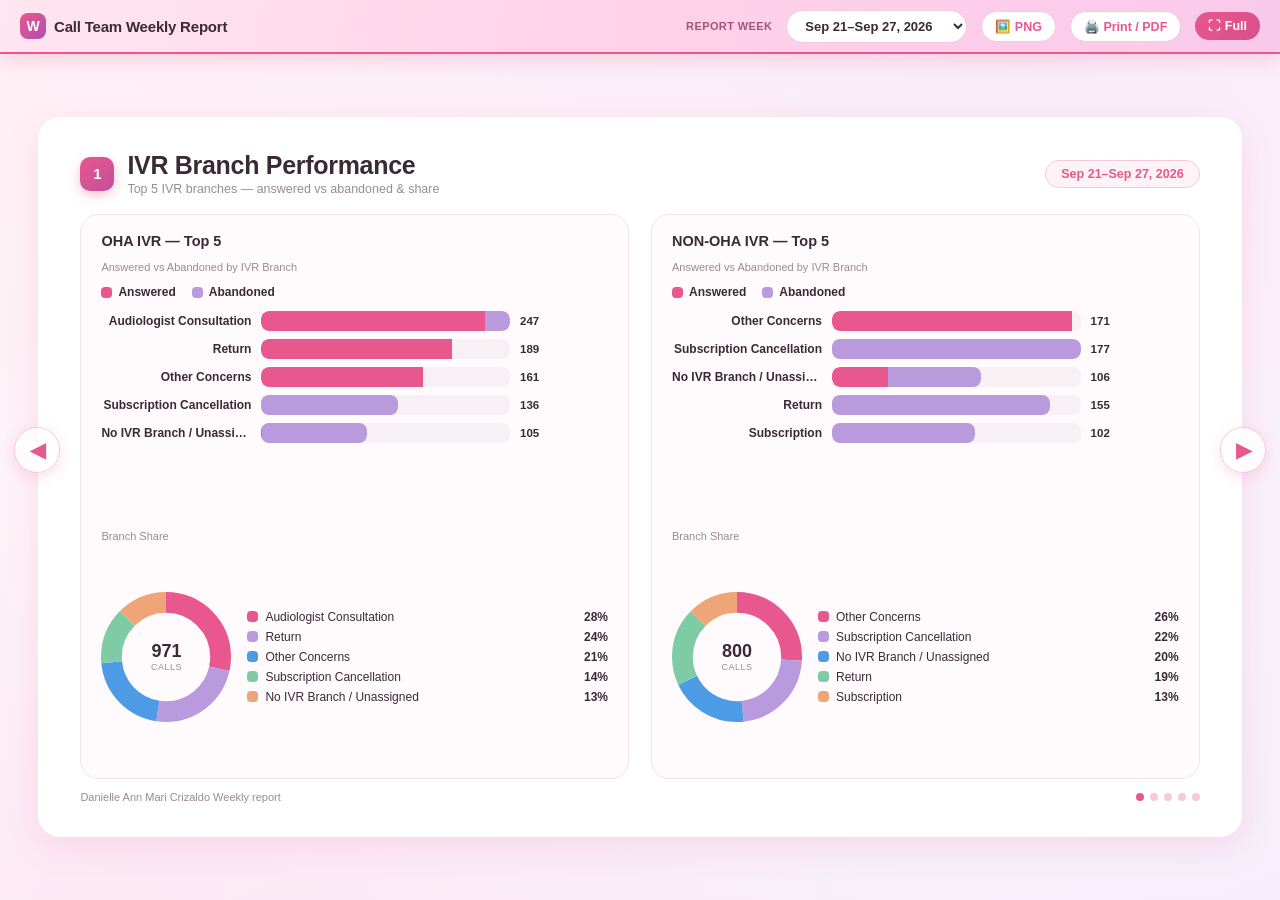
==== commit aa355758: "Weekly Report: rename top bar brand to 'Call Team Weekly Report'" ====
--- a/report.html
+++ b/report.html
@@ -181,7 +181,7 @@
 </head>
 <body>
 <div id="bar">
-  <div class="brand"><span class="bmark">W</span> TL Danielle Weekly Report</div>
+  <div class="brand"><span class="bmark">W</span> Call Team Weekly Report</div>
   <span class="spacer"></span>
   <label for="weekSel">Report Week</label>
   <select id="weekSel" aria-label="Select report week"></select>
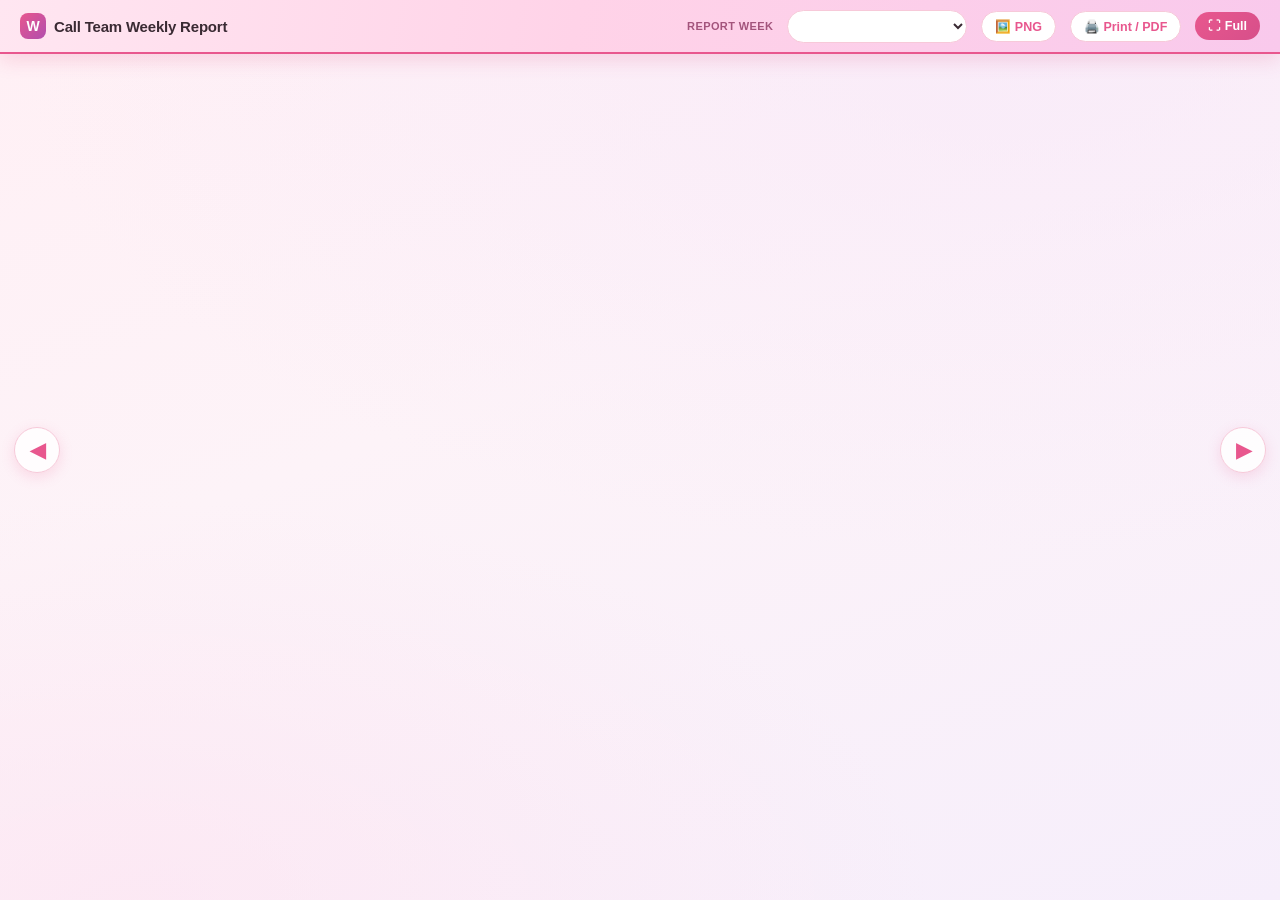
==== commit c339dfaa: "Weekly Report: reuse weeklyreport dashboard's shared deck.js + report-data.js (slides 2-6, renumbere" ====
--- a/report.html
+++ b/report.html
@@ -196,314 +196,18 @@
 <button class="navarrow left" id="btnPrev" title="Previous slide">◀</button>
 <button class="navarrow right" id="btnNext" title="Next slide">▶</button>
 
-<script src="data.js"></script>
-<script>
-/* ============================================================
-   Call Team Weekly Report — 5-slide deck
-   Layout copied from the weeklyreport.daniellecrizaldo.com deck.
-   Data-driven from the same data.js as the dashboard.
-   Slides: IVR Branch Performance · Call Breakdown · Refund
-   Overview · Week-over-Week Refund Trends · Back Office Hours.
-   ============================================================ */
-(function(){
-"use strict";
-var D = window.CALL_DATA, NO_IVR = D.noIvrLabel;
-var SEP = "\u0001";
-var ST = ["answered","missed","abandoned","ooh"];
-var COL = {answered:"#E8578E", missed:"#D9455F", abandoned:"#B99BDD", ooh:"#D9A0B8"};
-var PAL = ["#E8578E","#B99BDD","#7FB8E6","#6FC7A8","#F2B36B","#E8C96B","#C98BD6","#7FA8E0","#E88BA0","#9AC7B0"];
-
-/* ---- explode cube ---- */
-var ROWS = [];
-for (var k in D.cube){ var p=k.split(SEP), v=D.cube[k]; ROWS.push({d:p[0],h:+p[1],ch:p[2],line:p[3],ivr:p[4],st:p[5],n:v[0],sec:v[1]}); }
-var ALL_DATES = ROWS.map(function(r){return r.d;}).filter(function(x,i,a){return a.indexOf(x)===i;}).sort();
-var MIN_D = ALL_DATES[0], MAX_D = ALL_DATES[ALL_DATES.length-1];
-
-/* ---- date helpers ---- */
-function dt(s){ var p=s.split("-"); return new Date(+p[0],+p[1]-1,+p[2]); }
-function iso(d){ return d.getFullYear()+"-"+String(d.getMonth()+1).padStart(2,"0")+"-"+String(d.getDate()).padStart(2,"0"); }
-function addD(s,n){ var d=dt(s); d.setDate(d.getDate()+n); return iso(d); }
-function weekStart(s){ var d=dt(s); var w=(d.getDay()+6)%7; d.setDate(d.getDate()-w); return iso(d); }
-var MON=["Jan","Feb","Mar","Apr","May","Jun","Jul","Aug","Sep","Oct","Nov","Dec"];
-function fmtD(s){ var d=dt(s); return MON[d.getMonth()]+" "+d.getDate(); }
-function fmtWeek(s){ return fmtD(s)+"\u2013"+fmtD(addD(s,6)); }
-function fmtWeekY(s){ return fmtWeek(s)+", "+s.slice(0,4); }
-function nf(n){ return (n||0).toLocaleString("en-US"); }
-function money(x){ x=x||0; return (x<0?'-':'')+'$'+Math.abs(x).toLocaleString(undefined,{minimumFractionDigits:2,maximumFractionDigits:2}); }
-function moneyS(x){ x=x||0; return (x>=0?'+':'-')+'$'+Math.abs(x).toLocaleString(undefined,{minimumFractionDigits:2,maximumFractionDigits:2}); }
-function pctS(x){ x=x||0; return (x>=0?'+':'-')+Math.abs(x).toFixed(1)+'%'; }
-function pct(a,b){ return b ? (a/b*100) : 0; }
-function esc(s){ return String(s==null?'':s).replace(/&/g,'&amp;').replace(/</g,'&lt;').replace(/>/g,'&gt;'); }
-
-/* ---- weeks ---- */
-function listWeeks(){ var seen={}, out=[]; for(var i=0;i<ALL_DATES.length;i++){ var k=weekStart(ALL_DATES[i]); if(!seen[k]){seen[k]=1;out.push(k);} } return out; }
-var WEEKS = listWeeks();
-var CUR = WEEKS[WEEKS.length-1];
-var PREV = WEEKS[WEEKS.length-2] || CUR;
-
-/* ---- aggregation ---- */
-function blank(){ return {total:0,answered:0,missed:0,abandoned:0,ooh:0,sec:0}; }
-function acc(m,r){ m.total+=r.n; m[r.st]+=r.n; if(r.st==="answered") m.sec+=r.sec; return m; }
-function finish(m){ m.agentReceived=m.total-m.abandoned-m.ooh; m.unanswered=m.agentReceived-m.answered; m.csrBase=m.answered+m.missed; m.answerRate=m.csrBase?m.answered/m.csrBase*100:0; m.missRate=m.csrBase?m.missed/m.csrBase*100:0; m.aht=m.answered?m.sec/m.answered:0; return m; }
-function agg(rows){ var m=blank(); rows.forEach(function(r){acc(m,r);}); return finish(m); }
-function weekRows(wk, chan){ return ROWS.filter(function(r){return r.d>=wk && r.d<=addD(wk,6) && (chan==="ALL"||r.ch===chan);}); }
-
-/* ---- breakdown / refund ---- */
-var BD = D.breakdown || [];
-function isOricle(b){ return typeof b === "string" && b.toLowerCase().indexOf("oricle") === 0; }
-function bdWeek(wk, chan){ return BD.filter(function(r){return r.d>=wk && r.d<=addD(wk,6) && (chan==="ALL"|| (chan==="OHA"?isOricle(r.brand):!isOricle(r.brand)));}); }
-function refundRows(rows){ return rows.filter(function(r){return r.refund>0;}); }
-function refundSum(rows){ return refundRows(rows).reduce(function(a,r){return a+r.refund;},0); }
-function topBy(rows, keyFn, n){ var m=new Map(); rows.forEach(function(r){ var k=keyFn(r); m.set(k,(m.get(k)||0)+1); }); return [...m.entries()].sort(function(a,b){return b[1]-a[1];}).slice(0,n); }
-function topBySum(rows, keyFn, n){ var m=new Map(); rows.forEach(function(r){ var k=keyFn(r); m.set(k,(m.get(k)||0)+r.refund); }); return [...m.entries()].sort(function(a,b){return b[1]-a[1];}).slice(0,n); }
-
-/* ---- back-office hours ---- */
-var ST_ROWS = (D.status && D.status.rows) || [];
-function isBack(l){ return (l||"").toLowerCase()==="doing_back_office"; }
-function boWeek(wk){ return ST_ROWS.filter(function(r){return r.d>=wk && r.d<=addD(wk,6) && isBack(r.status);}); }
-function boByAgent(rows){ var m=new Map(); rows.forEach(function(r){ m.set(r.agent,(m.get(r.agent)||0)+r.min); }); return [...m.entries()].sort(function(a,b){return b[1]-a[1];}); }
-function fmtHrs(min){ var h=min/60; return h>=1 ? h.toFixed(1)+" h" : Math.round(min)+" min"; }
-
-/* ---- delta ---- */
-function delta(cur, prevVal, opts){
-  opts = opts||{};
-  var d = (cur==null?0:cur) - (prevVal==null?0:prevVal);
-  var cls = d===0 ? 'flat' : ((d>0) ? (opts.invert?'down':'up') : (opts.invert?'up':'down'));
-  var arrow = d>0 ? '▲' : (d<0 ? '▼' : '•');
-  var f = opts.fmt ? opts.fmt(d) : moneyS(d);
-  return '<span class="delta '+cls+'">'+arrow+' '+f+'</span>';
-}
-
-/* ---- components ---- */
-function kpi(lbl, val, sub, cls){
-  return '<div class="kpi '+(cls||'')+'"><div class="lbl">'+esc(lbl)+'</div>'+
-         '<div class="val">'+val+'</div>'+(sub?'<div class="sub">'+sub+'</div>':'')+'</div>';
-}
-function bars(rows, color, valFmt){
-  if(!rows || !rows.length) return '<div class="small" style="padding:10px">No data for this week.</div>';
-  var max = Math.max.apply(null, rows.map(function(r){ return r.v||0; }));
-  var out = '<div class="bars">';
-  rows.forEach(function(r){
-    var w = max>0 ? Math.max(4, (r.v/max)*100) : 0;
-    var vs = r.vs||'';
-    out += '<div class="bar-row"><div class="bar-lbl" title="'+esc(r.l)+'">'+esc(r.l)+'</div>'+
-      '<div class="bar-track"><div class="bar-fill" style="width:'+w+'%;background:'+color+'"></div></div>'+
-      '<div class="bar-val">'+value(r.v,valFmt)+' <span class="small">'+vs+'</span></div></div>';
-  });
-  return out + '</div>';
-}
-function vBars(rows, color, valFmt){
-  if(!rows || !rows.length) return '<div class="small" style="padding:10px">No data for this week.</div>';
-  var max = Math.max.apply(null, rows.map(function(r){ return r.v||0; }));
-  var out = '<div class="vbars">';
-  rows.forEach(function(r){
-    var h = max>0 ? Math.max(6, (r.v/max)*100) : 0;
-    out += '<div class="vbar"><div class="vbar-val">'+value(r.v,valFmt)+'</div>'+
-      '<div class="vbar-track"><div class="vbar-fill" style="height:'+h+'%;background:'+color+'"></div></div>'+
-      '<div class="vbar-lbl" title="'+esc(r.l)+'">'+esc(r.l)+'</div></div>';
-  });
-  return out + '</div>';
-}
-function stackedBars(rows, colorA, colorB){
-  if(!rows || !rows.length) return '<div class="small" style="padding:10px">No data.</div>';
-  var max = Math.max.apply(null, rows.map(function(r){ return (r.a||0)+(r.b||0); }));
-  var out = '<div class="bars">';
-  rows.forEach(function(r){
-    var tot=(r.a||0)+(r.b||0);
-    var wa=max>0?(r.a||0)/max*100:0, wb=max>0?(r.b||0)/max*100:0;
-    out += '<div class="bar-row"><div class="bar-lbl" title="'+esc(r.l)+'">'+esc(r.l)+'</div>'+
-      '<div class="bar-track" style="display:flex">'+
-        '<div class="bar-fill" style="width:'+wa+'%;background:'+colorA+';border-radius:8px 0 0 8px"></div>'+
-        '<div class="bar-fill" style="width:'+wb+'%;background:'+colorB+';border-radius:0 8px 8px 0"></div>'+
-      '</div><div class="bar-val"><b>'+nf(tot)+'</b></div></div>';
-  });
-  return out + '</div>';
-}
-function donut(parts, colors){
-  if(!parts || !parts.length) return '<div class="small" style="padding:10px">No data.</div>';
-  var total = parts.reduce(function(a,b){return a+(b.v||0);},0);
-  var R=42, C=2*Math.PI*R, acc=0;
-  var segs = parts.map(function(p,i){
-    var frac = total>0 ? (p.v||0)/total : 0;
-    var dash=frac*C, gap=C-dash, off=-acc*C; acc+=frac;
-    return '<circle r="'+R+'" cx="50" cy="50" fill="none" stroke="'+(colors[i%colors.length])+'" stroke-width="16" stroke-dasharray="'+dash+' '+gap+'" stroke-dashoffset="'+off+'"/>';
-  }).join('');
-  var legend = parts.map(function(p,i){
-    var pc = total>0 ? ((p.v||0)/total*100).toFixed(0) : 0;
-    return '<div class="li"><span class="sw" style="background:'+(colors[i%colors.length])+'"></span><span class="nm">'+esc(p.l)+'</span><span class="pc">'+pc+'%</span></div>';
-  }).join('');
-  return '<div class="donut-wrap"><div class="donut"><svg viewBox="0 0 100 100">'+segs+'</svg><div class="center"><div class="v">'+nf(total)+'</div><div class="l">calls</div></div></div><div class="legend">'+legend+'</div></div>';
-}
-function value(v,fmt){ return fmt?fmt(v):nf(v); }
-function slide(num, title, sub, bodyHtml, note){
-  var wb = sel ? '<span class="weekbadge">'+esc(weeks[sel].label)+'</span>' : '';
-  return '<section class="slide"><div class="shead">'+
-    '<div class="snum">'+num+'</div><div><div class="stitle">'+esc(title)+'</div>'+
-    '<div class="ssub">'+esc(sub||'')+'</div></div>'+wb+'</div>'+
-    '<div class="sbody">'+bodyHtml+'</div>'+
-    (note?'<div class="snote">'+note+'</div>':'')+
-    '<div class="foot"><div class="small">Danielle Ann Mari Crizaldo Weekly report</div>'+
-    '<div class="nvg"><span class="dots" id="dots"></span></div></div></section>';
-}
-
-/* ================= SLIDE 1 — IVR Branch Performance ================= */
-function s1(){
-  function ivrBlock(ch){
-    var rows = weekRows(sel, ch);
-    var g = new Map();
-    rows.forEach(function(r){ if(!g.has(r.ivr)) g.set(r.ivr,{answered:0,abandoned:0,total:0}); var o=g.get(r.ivr); o.total+=r.n; if(r.st==="answered")o.answered+=r.n; else if(r.st==="abandoned")o.abandoned+=r.n; });
-    var top = [...g.entries()].sort(function(a,b){return b[1].total-a[1].total;}).slice(0,5);
-    var stacked = top.map(function(x){ return {l:x[0], a:x[1].answered, b:x[1].abandoned}; });
-    var share = top.map(function(x){ return {l:x[0], v:x[1].total}; });
-    return '<div class="col"><h3>'+esc(ch)+' IVR — Top 5</h3>'+
-      '<div class="small" style="flex:none">Answered vs Abandoned by IVR Branch</div>'+
-      '<div class="legend-inline"><span class="li"><span class="sw" style="background:#E8578E"></span>Answered</span><span class="li"><span class="sw" style="background:#B99BDD"></span>Abandoned</span></div>'+
-      stackedBars(stacked,'#E8578E','#B99BDD')+
-      '<div class="small" style="flex:none">Branch Share</div>'+donut(share,['#E8578E','#B99BDD','#4E9BE5','#7FCBA6','#F0A579'])+'</div>';
-  }
-  return slide(1,'IVR Branch Performance','Top 5 IVR branches — answered vs abandoned & share',
-    '<div class="cols">'+ivrBlock('OHA')+ivrBlock('NON-OHA')+'</div>');
-}
-
-/* ================= SLIDE 2 — Call Breakdown ================= */
-function s2(){
-  var bd = bdWeek(sel,"ALL"), pbd = bdWeek(prev,"ALL");
-  var oha = bdWeek(sel,"OHA"), nonoha = bdWeek(sel,"NON-OHA");
-  var ohaDrivers = topBy(oha, function(r){return r.cat;}, 6).map(function(x){ return {l:x[0], v:x[1]}; });
-  var nonohaDrivers = topBy(nonoha, function(r){return r.cat;}, 6).map(function(x){ return {l:x[0], v:x[1]}; });
-  var krow = '<div class="kpis">'+
-    kpi('Total Tickets', nf(bd.length), pbd?delta(bd.length,pbd.length,{fmt:function(d){return (d>0?'+':'-')+nf(Math.abs(d));},invert:false}):'')+
-    kpi('OHA Tickets', nf(oha.length), bd.length? Math.round(oha.length/bd.length*100)+'% of total':'')+
-    kpi('Non-OHA Tickets', nf(nonoha.length), bd.length? Math.round(nonoha.length/bd.length*100)+'% of total':'')+
-    kpi('Refund Tickets', nf(refundRows(bd).length), pbd?delta(refundRows(bd).length,refundRows(pbd).length,{fmt:function(d){return (d>0?'+':'-')+nf(Math.abs(d));},invert:true}):'')+'</div>';
-  var body = krow + '<div class="cols">'+
-    '<div class="col"><h3><span class="dot" style="background:#E8578E"></span>OHA Top Call Drivers</h3>'+bars(ohaDrivers,'#E8578E',nf)+'</div>'+
-    '<div class="col"><h3><span class="dot" style="background:#4E9BE5"></span>Non-OHA Top Call Drivers</h3>'+bars(nonohaDrivers,'#4E9BE5',nf)+'</div></div>';
-  return slide(2,'Call Breakdown','Why customers contacted us this week', body);
-}
-
-/* ================= SLIDE 3 — Refund Overview ================= */
-function s3(){
-  var bd = bdWeek(sel,"ALL"), pbd = bdWeek(prev,"ALL");
-  var oha = bdWeek(sel,"OHA"), nonoha = bdWeek(sel,"NON-OHA");
-  var poha = bdWeek(prev,"OHA"), pnon = bdWeek(prev,"NON-OHA");
-  var ohaReasons = topBySum(oha, function(r){return r.sub;}, 4).map(function(x){ return {l:x[0], v:x[1], vs:nf(refundRows(oha).filter(function(r){return r.sub===x[0];}).length)+' tk'}; });
-  var nonohaReasons = topBySum(nonoha, function(r){return r.sub;}, 4).map(function(x){ return {l:x[0], v:x[1], vs:nf(refundRows(nonoha).filter(function(r){return r.sub===x[0];}).length)+' tk'}; });
-  var krow = '<div class="kpis">'+
-    kpi('OHA Tickets', nf(oha.length), '', 'tot')+
-    kpi('OHA Refund Tickets', nf(refundRows(oha).length), '', 'tot')+
-    kpi('Non-OHA Tickets', nf(nonoha.length), '', 'blue')+
-    kpi('Non-OHA Refund Tickets', nf(refundRows(nonoha).length), '', 'blue')+
-    kpi('OHA Refunded', money(refundSum(oha)), poha?delta(refundSum(oha),refundSum(poha),{fmt:moneyS,invert:true}):'', 'tot')+
-    kpi('Non-OHA Refunded', money(refundSum(nonoha)), pnon?delta(refundSum(nonoha),refundSum(pnon),{fmt:moneyS,invert:true}):'', 'blue')+'</div>';
-  var body = krow + '<div class="cols">'+
-    '<div class="col"><h3><span class="dot" style="background:#E8578E"></span>OHA Top Refund Reasons</h3>'+bars(ohaReasons,'#E8578E',money)+'</div>'+
-    '<div class="col"><h3><span class="dot" style="background:#4E9BE5"></span>Non-OHA Top Refund Reasons</h3>'+bars(nonohaReasons,'#4E9BE5',money)+'</div></div>'+
-    '<div class="col" style="flex:1"><h3>🏷 Top Refund Reason per Brand</h3>'+
-    '<div class="scrollbox"><table><thead><tr><th>Brand</th><th>Refunded</th><th>Tickets</th><th>Top Reason</th></tr></thead><tbody>'+
-    byBrandRows(bd)+
-    '</tbody></table></div></div>';
-  return slide(3,'Refund Overview','Refund tickets, amounts & top reasons per channel', body);
-}
-function byBrandRows(bd){
-  var m=new Map();
-  bd.forEach(function(r){ if(r.refund>0){ if(!m.has(r.brand)) m.set(r.brand,{refund:0,tickets:0,reasons:new Map()}); var o=m.get(r.brand); o.refund+=r.refund; o.tickets++; o.reasons.set(r.sub,(o.reasons.get(r.sub)||0)+1); } });
-  var arr=[...m.entries()].sort(function(a,b){return b[1].refund-a[1].refund;});
-  return arr.map(function(x){ var top=[...x[1].reasons.entries()].sort(function(a,b){return b[1]-a[1];})[0]; return '<tr><td>'+esc(x[0])+'</td><td>'+money(x[1].refund)+'</td><td>'+nf(x[1].tickets)+'</td><td>'+esc(top?top[0]:'—')+'</td></tr>'; }).join('') || '<tr><td colspan="4" class="small">No refund data.</td></tr>';
-}
-
-/* ================= SLIDE 4 — Week-over-Week Refund Trends ================= */
-function s4(){
-  var bd = bdWeek(sel,"ALL"), pbd = bdWeek(prev,"ALL");
-  var curAmt = refundSum(bd), prevAmt = refundSum(pbd);
-  var tr = refund_series(4);
-  var rows = '<div class="kpis">'+
-    kpi('Refund $ — now', money(curAmt), prevAmt!=null? 'vs '+money(prevAmt):'','accent')+
-    kpi('Refund Tickets', nf(refundRows(bd).length), pbd?'vs '+nf(refundRows(pbd).length):'')+
-    kpi('WoW Change', prevAmt!=null? moneyS(curAmt-prevAmt):'—', prevAmt? pctS((curAmt-prevAmt)/prevAmt*100):'')+'</div>';
-  var body = rows + '<div class="col" style="flex:1"><h3>📈 Refund Trend — refunded amount, last '+tr.length+' weeks</h3>'+vBars(tr,'#D9455F',money)+'</div>';
-  return slide(4,'Week-over-Week Refund Trends','Refunded amount across recent weeks', body);
-}
-function refund_series(n){
-  var arr = [];
-  var startIdx = WEEKS.indexOf(sel); if(startIdx<0) startIdx=WEEKS.length-1;
-  for(var i=startIdx;i>=0 && arr.length<n;i--){
-    var wk = WEEKS[i];
-    arr.unshift({l:fmtWeek(wk), v:refundSum(bdWeek(wk,"ALL"))});
-  }
-  return arr;
-}
-
-/* ================= SLIDE 5 — Back Office Hours ================= */
-function s5(){
-  var bo = boByAgent(boWeek(sel));
-  var total = bo.reduce(function(a,b){return a+b[1];},0);
-  var rows = bo.map(function(b){ return {l:b[0], v:b[1]/60}; });
-  var krow = '<div class="kpis">'+
-    kpi('Agents (back office)', nf(bo.length), 'this week')+
-    kpi('Total Back-Office Hours', nf(Math.round(total/60*10)/10)+' h', 'all agents','accent')+
-    kpi('Avg per Agent', bo.length? (Math.round(total/bo.length/60*10)/10)+' h':'0 h', 'active this week')+'</div>';
-  var body = krow + '<div class="col" style="flex:1"><h3>🕐 Back-Office Hours by Agent</h3>'+
-    (rows.length?'':'<div class="small" style="padding:12px">No back-office activity recorded this week.</div>')+
-    bars(rows,'#B99BDD',function(v){return v+' h';})+'</div>';
-  return slide(5,'Back Office Hours','Individual agent back-office time','<div style="display:flex;flex-direction:column;gap:16px;min-height:0;flex:1">'+body+'</div>');
-}
-
-var SLIDES = [s1,s2,s3,s4,s5];
-var sel = CUR, si = 0;
-var weeks = {}; WEEKS.forEach(function(w){ weeks[w]={label:fmtWeekY(w)}; });
-
-/* ---------- nav ---------- */
-function render(){
-  if(!sel){ document.getElementById('deck').innerHTML='<div class="small" style="padding:40px">No report data loaded.</div>'; return; }
-  si = Math.max(0, Math.min(si, SLIDES.length-1));
-  var holder = document.getElementById('deck');
-  holder.innerHTML = SLIDES[si]();
-  var act = holder.querySelector('.slide'); if(act) act.classList.add('active');
-  var dots = document.getElementById('dots');
-  if(dots){
-    dots.innerHTML = SLIDES.map(function(f,i){
-      return '<span class="dot'+(i===si?' on':'')+'" data-i="'+i+'" title="Slide '+(i+1)+'"></span>';
-    }).join('');
-    dots.querySelectorAll('.dot').forEach(function(d){ d.onclick=function(){ si=+d.getAttribute('data-i'); render(); }; });
-  }
-}
-function goTo(i){ si = Math.max(0, Math.min(SLIDES.length-1, i)); render(); }
-window.__goTo = goTo;
-window.__slideCount = function(){ return SLIDES.length; };
-function next(){ goTo(si+1); }
-function prev(){ goTo(si-1); }
-
-/* ---------- wire ---------- */
-window.addEventListener('DOMContentLoaded', function(){
-  var selEl = document.getElementById('weekSel');
-  selEl.innerHTML = WEEKS.slice().reverse().map(function(w){
-    return '<option value="'+w+'"'+(w===sel?' selected':'')+'>'+fmtWeekY(w)+'</option>';
-  }).join('');
-  selEl.onchange = function(){ sel = selEl.value; si=0; render(); };
-  document.getElementById('btnPrint').onclick = function(){ window.print(); };
-  document.getElementById('btnFull').onclick = function(){
-    if(document.fullscreenElement){ document.exitFullscreen(); } else { document.documentElement.requestFullscreen && document.documentElement.requestFullscreen().catch(function(){}); }
-  };
-  var bp=document.getElementById('btnPrev'), bn=document.getElementById('btnNext');
-  if(bp) bp.onclick = prev;
-  if(bn) bn.onclick = next;
-  document.addEventListener('keydown', function(e){
-    if(e.target && e.target.tagName==='SELECT') return;
-    if(e.key==='ArrowRight'||e.key==='PageDown'){ next(); }
-    else if(e.key==='ArrowLeft'||e.key==='PageUp'){ prev(); }
-    else if(e.key==='Home'){ goTo(0); }
-    else if(e.key==='End'){ goTo(SLIDES.length-1); }
-  });
-  document.getElementById('deck').addEventListener('click', function(e){
-    if(e.target.closest('.dot') || e.target.closest('.foot') || e.target.closest('table') || e.target.closest('.scrollbox')) return;
-    var r = document.getElementById('deck').getBoundingClientRect();
-    if(e.clientX > r.left + r.width*0.55){ next(); } else { prev(); }
-  });
-  render();
-});
-
-})();
-</script>
+<!--
+  This report reuses the weeklyreport dashboard's shared deck.js + report-data.js
+  (loaded from weeklyreport.daniellecrizaldo.com) so that any layout change to a
+  slide there is reflected here automatically. We only render slides 2-6
+  (skip slide 1 = Sales, skip the last 2 = Team Weekly Performance + Scorecard
+  Record) by setting window.__REPORT_SLIDES before deck.js loads.
+-->
+<script>window.__REPORT_SLIDES = [2,3,4,5,6];</script>
+<script src="https://weeklyreport.daniellecrizaldo.com/report-data.js"></script>
+<script src="https://weeklyreport.daniellecrizaldo.com/deck.js"></script>
+<script src="https://weeklyreport.daniellecrizaldo.com/html2canvas.min.js"></script>
+<script src="https://weeklyreport.daniellecrizaldo.com/jszip.min.js"></script>
+<script src="https://weeklyreport.daniellecrizaldo.com/png-export.js"></script>
 </body>
 </html>
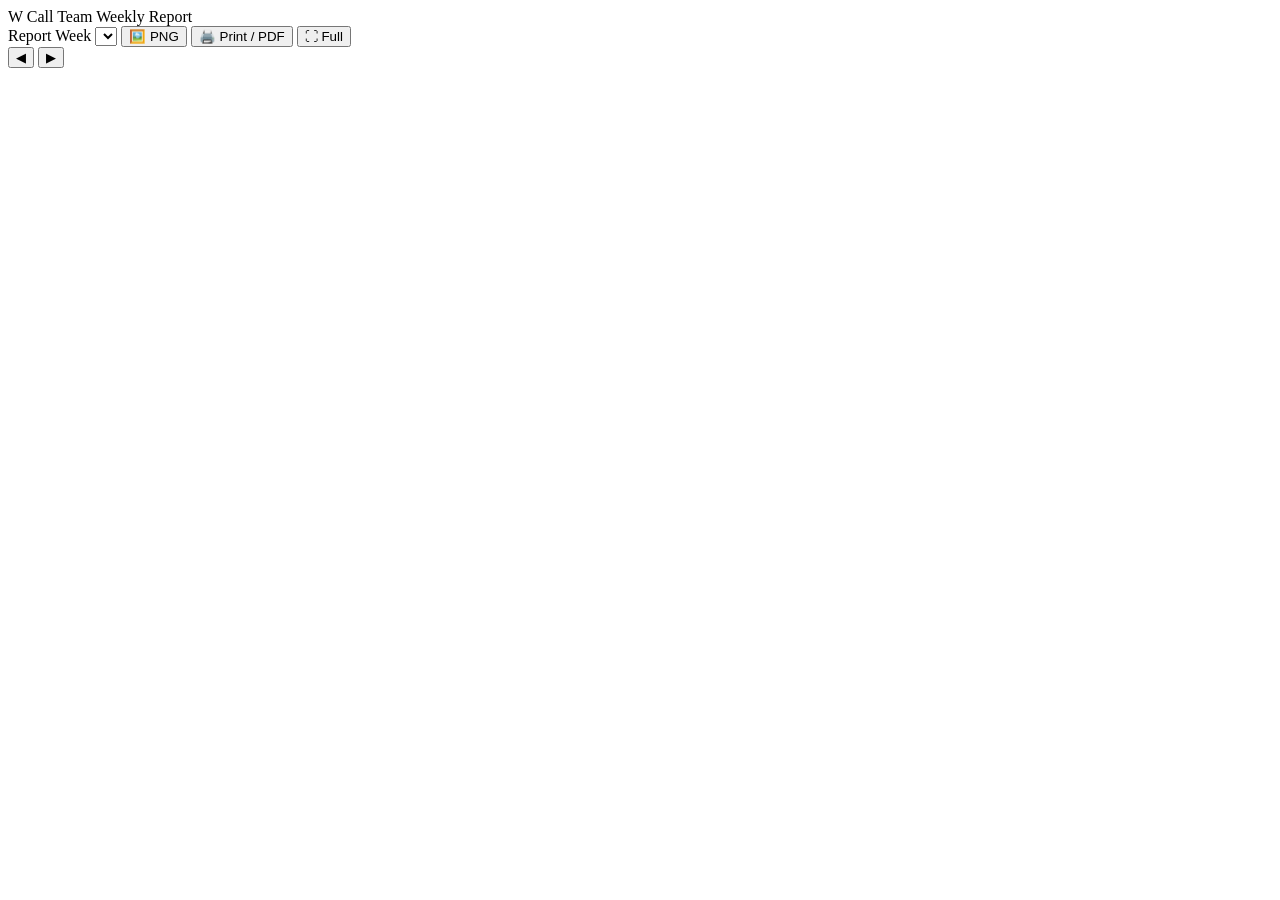
==== commit 8a379b08: "Weekly Report: link shared report.css from weeklyreport dashboard (color/highlight changes auto-sync" ====
--- a/report.html
+++ b/report.html
@@ -5,179 +5,7 @@
 <meta name="viewport" content="width=device-width, initial-scale=1.0">
 <link rel="icon" href="data:image/svg+xml,<svg xmlns=%22http://www.w3.org/2000/svg%22 viewBox=%220 0 100 100%22><text y=%22.9em%22 font-size=%2290%22>📊</text></svg>">
 <title>Call Team Weekly Report</title>
-<style>
-:root{
-  --pink:#E8578E; --pink-soft:#F7C9D9; --pink-bg:#FFF3F8;
-  --blue:#4E9BE5; --blue-soft:#CBE2F7; --blue-bg:#F2F8FE;
-  --lav:#D9CEF2; --mint:#C4E8D6; --peach:#FBD5BE; --yellow:#FBEFC0;
-  --ink:#3A2A33; --muted:#9A8A92; --card:#FFFFFF; --line:#F3E3EA;
-  --up:#2E9E6B; --down:#D9455F; --flat:#9A8A92;
-  --shadow:0 10px 34px rgba(232,87,142,.13);
-}
-*{box-sizing:border-box; margin:0; padding:0;}
-html,body{height:100%;}
-body{
-  font-family:'Segoe UI', -apple-system, BlinkMacSystemFont, Roboto, Helvetica, Arial, sans-serif;
-  background:linear-gradient(160deg,#FFF0F5 0%,#FDF3F8 40%,#F6EEFB 100%);
-  color:var(--ink); overflow:hidden;
-}
-/* ---------------- top control bar ---------------- */
-#bar{
-  position:fixed; top:0; left:0; right:0; height:54px; z-index:50;
-  display:flex; align-items:center; gap:14px; padding:0 20px;
-  background:linear-gradient(100deg,#FFE6F1 0%,#FFD3E8 45%,#F9C9EC 100%);
-  border-bottom:2px solid var(--pink);
-  box-shadow:0 6px 20px rgba(224,69,123,.18);
-}
-#bar .brand{font-weight:800; font-size:15px; letter-spacing:-.2px; color:var(--ink); display:flex; align-items:center; gap:8px; white-space:nowrap;}
-#bar .brand .bmark{width:26px;height:26px;border-radius:8px;background:linear-gradient(135deg,var(--pink),#B14EAE);color:#fff;display:flex;align-items:center;justify-content:center;font-size:14px;font-weight:800;}
-#bar .spacer{flex:1;}
-#bar label{font-size:11px; font-weight:700; color:#A3547C; letter-spacing:.4px; text-transform:uppercase;}
-#weekSel{
-  font-family:inherit; font-size:13px; font-weight:700; color:var(--ink);
-  background:#fff; border:1.5px solid var(--pink-soft); border-radius:999px;
-  padding:7px 14px; cursor:pointer; min-width:180px;
-}
-#weekSel:focus{outline:none; border-color:var(--pink);}
-#bar .btn{
-  border:1.5px solid var(--pink-soft); background:#fff; color:var(--pink);
-  font-weight:700; font-size:12.5px; padding:7px 13px; border-radius:999px; cursor:pointer;
-  display:flex; align-items:center; gap:6px; white-space:nowrap;
-}
-#bar .btn:hover{border-color:var(--pink);}
-#bar .btn.solid{background:linear-gradient(135deg,var(--pink),#D74F8A); color:#fff; border:none;}
-/* ---------------- stage ---------------- */
-#deck{position:fixed; top:54px; left:0; right:0; bottom:0; display:flex; align-items:center; justify-content:center; background:
-  radial-gradient(1000px 500px at 80% 0%,rgba(246,231,250,.6),transparent),
-  radial-gradient(800px 400px at 10% 100%,rgba(255,224,238,.5),transparent),
-  linear-gradient(160deg,#FFF0F5 0%,#FDF3F8 40%,#F6EEFB 100%);}
-.slide{
-  position:absolute; width:min(94vw,1280px); height:min(92vh,720px);
-  background:var(--card); border-radius:22px; box-shadow:var(--shadow);
-  padding:34px 42px; overflow:hidden; display:flex; flex-direction:column;
-  opacity:0; transform:translateX(42px) scale(.985); pointer-events:none;
-  transition:opacity .35s ease, transform .35s ease;
-}
-.slide.active{opacity:1; transform:none; pointer-events:auto;}
-.slide.prev{opacity:0; transform:translateX(-42px) scale(.985);}
-/* slide header */
-.shead{display:flex; align-items:center; gap:13px; margin-bottom:4px; flex:none;}
-.snum{width:34px;height:34px;border-radius:10px;background:linear-gradient(135deg,var(--pink),#C2509A);color:#fff;font-weight:800;font-size:15px;display:flex;align-items:center;justify-content:center;box-shadow:0 4px 12px rgba(232,87,142,.35);flex:none;}
-.stitle{font-size:25px; font-weight:800; letter-spacing:-.3px;}
-.ssub{font-size:12.5px; color:var(--muted); margin-top:2px;}
-.shead .weekbadge{margin-left:auto; font-size:12.5px; font-weight:700; color:var(--pink); background:var(--pink-bg); border:1px solid var(--pink-soft); padding:6px 15px; border-radius:999px; white-space:nowrap;}
-.sbody{flex:1; display:flex; flex-direction:column; gap:16px; margin-top:14px; min-height:0; overflow:auto;}
-.snote{font-size:11.5px; color:var(--muted); margin-top:10px; flex:none; font-style:italic;}
-
-/* KPI cards */
-.kpis{display:grid; grid-template-columns:repeat(auto-fit,minmax(150px,1fr)); gap:14px;}
-.kpi{background:linear-gradient(180deg,#FFFFFF,#FFF9FB); border:1px solid var(--line); border-radius:16px; padding:14px 16px; box-shadow:0 3px 12px rgba(232,87,142,.06);}
-.kpi .lbl{font-size:11px; font-weight:700; color:var(--muted); text-transform:uppercase; letter-spacing:.6px;}
-.kpi .val{font-size:27px; font-weight:800; margin-top:4px; letter-spacing:-.5px;}
-.kpi .sub{font-size:11.5px; margin-top:4px; color:var(--muted);}
-.kpi.accent{background:linear-gradient(135deg,var(--pink),#F06BA0); color:#fff; border:none;}
-.kpi.accent .lbl,.kpi.accent .sub{color:rgba(255,255,255,.9);}
-.kpi.tot{background:linear-gradient(135deg,#FFE3EF,#FFF3F8); border-color:var(--pink-soft);}
-.kpi.tot .val{color:var(--pink);}
-.kpi.blue{background:linear-gradient(135deg,#E7F2FC,#F4FAFF); border-color:var(--blue-soft);}
-.kpi.blue .val{color:#2E7FC4;}
-.kpi.blue .lbl{color:#4E7BA8;}
-
-/* delta chips */
-.delta{font-weight:800; font-size:12px; padding:2px 9px; border-radius:999px; display:inline-block; white-space:nowrap;}
-.delta.up{color:var(--up); background:rgba(46,158,107,.11);}
-.delta.down{color:var(--down); background:rgba(217,69,95,.11);}
-.delta.flat{color:var(--flat); background:rgba(154,138,146,.11);}
-
-/* two-column */
-.cols{display:grid; grid-template-columns:1fr 1fr; gap:22px; flex:1; min-height:0;}
-.col{display:flex; flex-direction:column; gap:12px; min-height:0; background:#FFFBFD; border:1px solid var(--line); border-radius:18px; padding:18px 20px;}
-.col h3{font-size:14.5px; font-weight:800; display:flex; align-items:center; gap:9px; flex:none;}
-.col h3 .dot{width:11px; height:11px; border-radius:50%; flex:none;}
-.colh .subq{font-size:11.5px; color:var(--muted); font-weight:600;}
-.mini-kpis{display:grid; grid-template-columns:repeat(auto-fit,minmax(110px,1fr)); gap:10px; flex:none;}
-.mk{background:#fff; border:1px solid var(--line); border-radius:13px; padding:10px 12px;}
-.mk .l{font-size:10px; font-weight:700; color:var(--muted); text-transform:uppercase; letter-spacing:.4px;}
-.mk .v{font-size:19px; font-weight:800; margin-top:3px;}
-
-/* bar charts */
-.bars{display:flex; flex-direction:column; gap:8px; flex:1; min-height:0; overflow:hidden;}
-.bar-row{display:flex; align-items:center; gap:10px;}
-.bar-lbl{width:150px; font-size:12px; font-weight:700; color:var(--ink); text-align:right; flex:none; white-space:nowrap; overflow:hidden; text-overflow:ellipsis;}
-.bar-track{flex:1; height:20px; background:#F7F0F4; border-radius:8px; overflow:hidden;}
-.bar-fill{height:100%; border-radius:8px; min-width:0;}
-.bar-val{width:88px; font-size:11.5px; font-weight:700; color:var(--muted); flex:none; text-align:left; white-space:nowrap;}
-.bar-val b{color:var(--ink);}
-
-/* tables */
-table{width:100%; border-collapse:collapse; font-size:12.5px;}
-th{font-size:10.5px; text-align:left; text-transform:uppercase; letter-spacing:.5px; color:var(--muted); font-weight:700; padding:7px 10px; border-bottom:2px solid var(--line);}
-td{padding:8px 10px; border-bottom:1px solid #F7EDF2;}
-tbody tr:last-child td{border-bottom:none;}
-tr td:first-child{font-weight:700;}
-.scrollbox{background:#FFFBFD; border:1px solid var(--line); border-radius:16px; padding:6px 4px; overflow:auto; flex:1; min-height:0;}
-
-/* pill / chip */
-.chiprow{display:flex; gap:10px; flex-wrap:wrap; flex:none;}
-.pill{display:inline-flex; align-items:center; gap:7px; padding:7px 15px; border-radius:999px; font-size:12.5px; font-weight:800; border:1.5px solid var(--line); background:#fff;}
-.pill.pink{color:var(--pink); border-color:var(--pink-soft); background:var(--pink-bg);}
-.pill.blue{color:#2E7FC4; border-color:var(--blue-soft); background:var(--blue-bg);}
-.pill .sw{width:9px;height:9px;border-radius:50%;}
-
-.donut-wrap{display:flex;align-items:center;gap:16px;flex:1;min-height:0;}
-.donut{position:relative;width:130px;height:130px;flex:none;}
-.donut svg{width:100%;height:100%;transform:rotate(-90deg);}
-.donut .center{position:absolute;inset:0;display:flex;flex-direction:column;align-items:center;justify-content:center;}
-.donut .center .v{font-size:18px;font-weight:800;}
-.donut .center .l{font-size:9px;color:var(--muted);text-transform:uppercase;letter-spacing:.5px;}
-.legend{display:flex;flex-direction:column;gap:6px;flex:1;min-width:0;}
-.legend .li{display:flex;align-items:center;gap:7px;font-size:12px;}
-.legend .sw{width:11px;height:11px;border-radius:4px;flex:none;}
-.legend .nm{flex:1;white-space:nowrap;overflow:hidden;text-overflow:ellipsis;}
-.legend .pc{font-weight:700;color:var(--ink);}
-.small{font-size:11px; color:var(--muted);}
-.bigv{font-size:46px; font-weight:800; letter-spacing:-1px; line-height:1;}
-.bigv small{font-size:18px; font-weight:700; color:var(--muted); letter-spacing:0;}
-
-/* hero for slide 1 */
-.hero{display:flex; flex-direction:column; gap:6px; flex:none;}
-.hero .lbl{font-size:12px; font-weight:700; color:var(--muted); text-transform:uppercase; letter-spacing:.6px;}
-.herorow{display:flex; align-items:flex-end; gap:16px; flex-wrap:wrap;}
-.heroL{flex:1; min-width:280px;}
-.heroR{display:flex; gap:12px; flex-wrap:wrap;}
-
-/* foot */
-.foot{display:flex; align-items:center; justify-content:space-between; margin-top:12px; font-size:11.5px; color:var(--muted); flex:none;}
-.foot .nvg{display:flex; align-items:center; gap:10px;}
-.foot .dots{display:flex; gap:6px;}
-.foot .dot{width:8px; height:8px; border-radius:50%; background:var(--pink-soft); cursor:pointer; transition:background .2s;}
-.foot .dot.on{background:var(--pink);}
-.fbtn{border:1px solid var(--pink-soft); background:#fff; color:var(--pink); font-weight:700; font-size:12px; padding:5px 12px; border-radius:999px; cursor:pointer;}
-.fbtn:hover{border-color:var(--pink);}
-
-@media(max-width:820px){
-  .cols{grid-template-columns:1fr;}
-  .slide{padding:22px 22px; width:94vw;}
-  .bar-lbl{width:105px; font-size:11px;}
-  .bigv{font-size:36px;}
-}
-/* vertical bars */
-.vbars{display:flex; align-items:flex-end; gap:18px; flex:1; min-height:0; padding-top:10px;}
-.vbar{flex:1; display:flex; flex-direction:column; align-items:center; gap:6px; min-width:0; height:100%;}
-.vbar-val{font-size:11px; font-weight:800; color:var(--ink);}
-.vbar-track{flex:1; width:100%; max-width:64px; background:#F7F0F4; border-radius:8px; display:flex; align-items:flex-end; overflow:hidden; min-height:40px;}
-.vbar-fill{width:100%; border-radius:8px;}
-.vbar-lbl{font-size:10px; color:var(--muted); text-align:center; white-space:nowrap; overflow:hidden; text-overflow:ellipsis; max-width:100%;}
-/* inline legend */
-.legend-inline{display:flex; gap:16px; flex:none; font-size:12px; font-weight:700; color:var(--ink);}
-.legend-inline .li{display:inline-flex; align-items:center; gap:6px;}
-.legend-inline .sw{width:11px;height:11px;border-radius:4px;}
-/* nav arrows */
-.navarrow{position:fixed; top:50%; transform:translateY(-50%); z-index:50; width:46px; height:46px; border-radius:50%; border:1.5px solid var(--pink-soft); background:rgba(255,255,255,.85); color:var(--pink); font-size:20px; font-weight:800; display:flex; align-items:center; justify-content:center; cursor:pointer; box-shadow:0 4px 14px rgba(232,87,142,.18); transition:background .2s, transform .2s;}
-.navarrow:hover{background:#fff; transform:translateY(-50%) scale(1.06);}
-.navarrow.left{left:14px;}
-.navarrow.right{right:14px;}
-</style>
+<link rel="stylesheet" href="https://weeklyreport.daniellecrizaldo.com/report.css?v=202609280424">
 </head>
 <body>
 <div id="bar">
@@ -191,7 +19,7 @@
 </div>
 
 <div id="deck">
-  <!-- slides injected here -->
+  <!-- slides injected here by deck.js -->
 </div>
 <button class="navarrow left" id="btnPrev" title="Previous slide">◀</button>
 <button class="navarrow right" id="btnNext" title="Next slide">▶</button>
@@ -199,9 +27,11 @@
 <!--
   This report reuses the weeklyreport dashboard's shared deck.js + report-data.js
   (loaded from weeklyreport.daniellecrizaldo.com) so that any layout change to a
-  slide there is reflected here automatically. We only render slides 2-6
-  (skip slide 1 = Sales, skip the last 2 = Team Weekly Performance + Scorecard
-  Record) by setting window.__REPORT_SLIDES before deck.js loads.
+  slide there — including highlights and text colors — is reflected here exactly.
+  We only render slides 2-6 (skip slide 1 = Sales, skip the last 2 = Team Weekly
+  Performance + Scorecard Record) by setting window.__REPORT_SLIDES before deck.js
+  loads. The CSS below is copied verbatim from the weeklyreport dashboard's
+  index.html so the format, highlights and text colors match pixel-for-pixel.
 -->
 <script>window.__REPORT_SLIDES = [2,3,4,5,6];</script>
 <script src="https://weeklyreport.daniellecrizaldo.com/report-data.js"></script>
